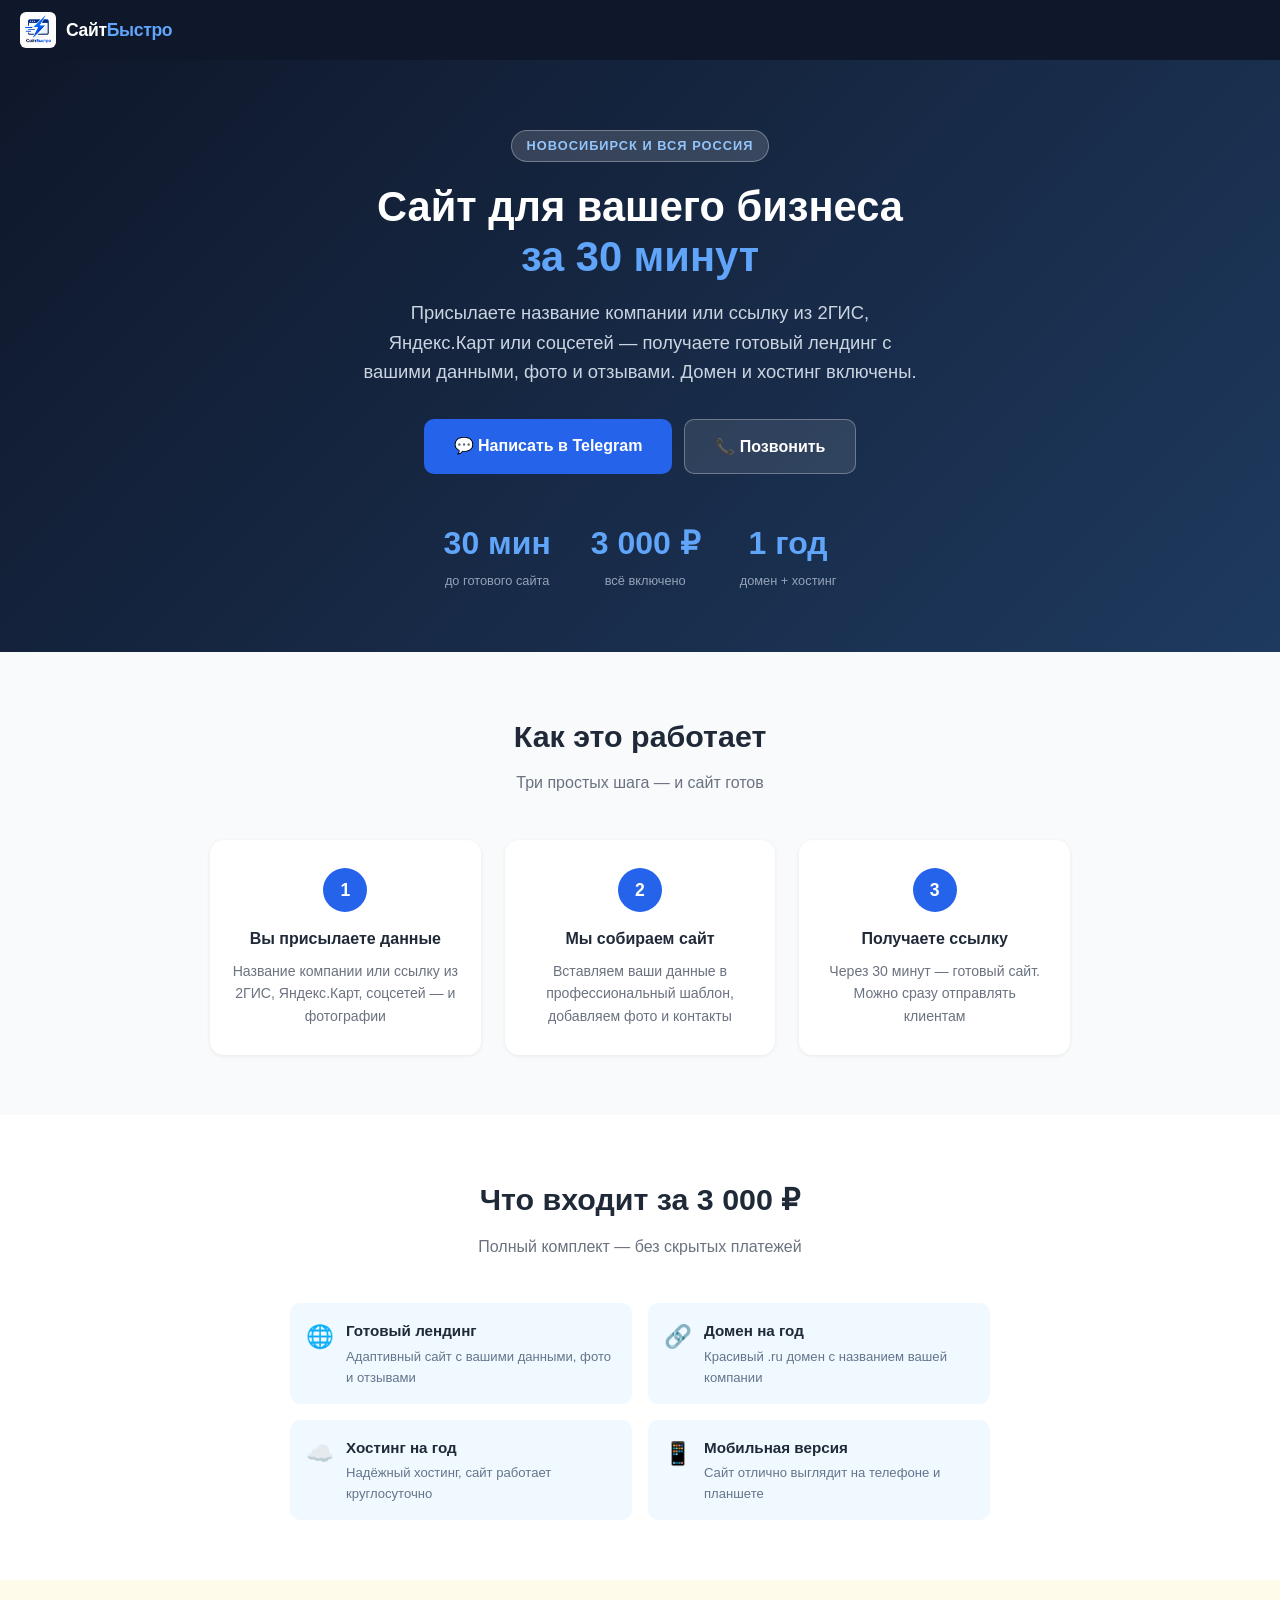
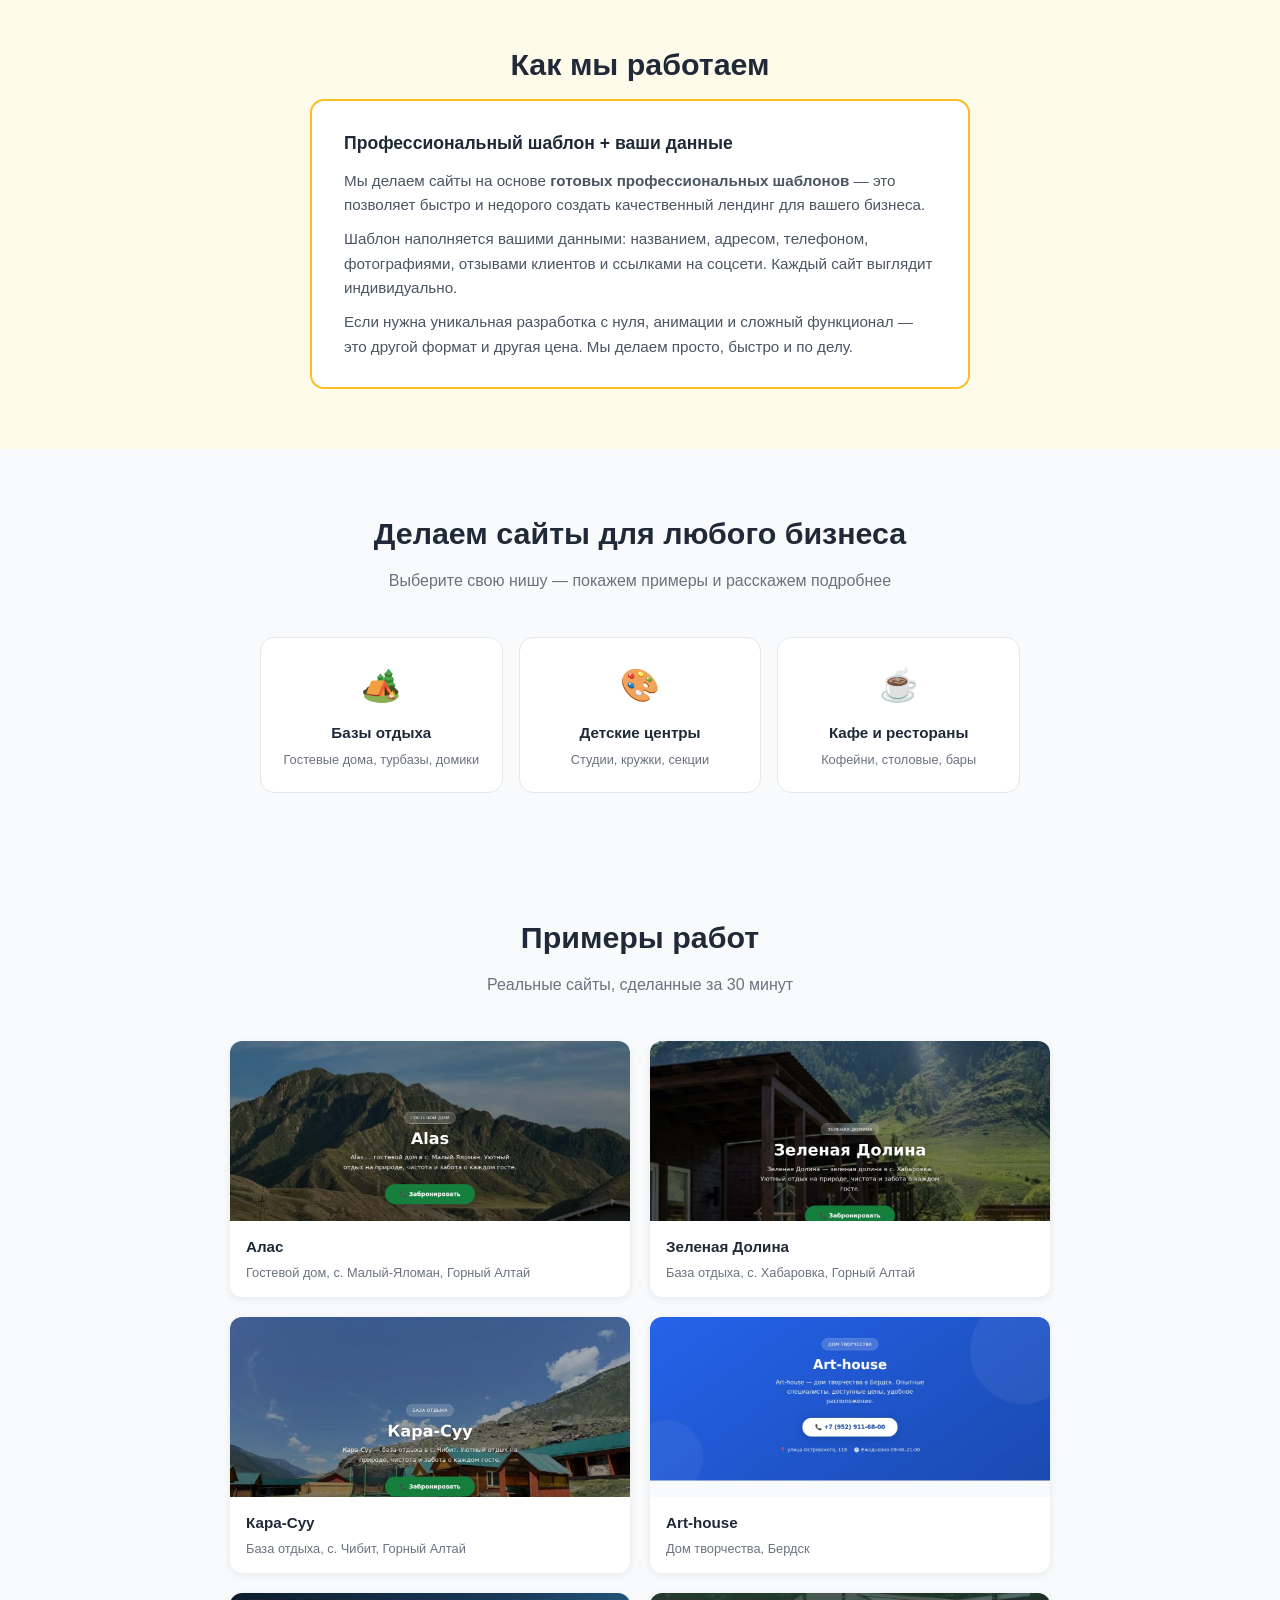
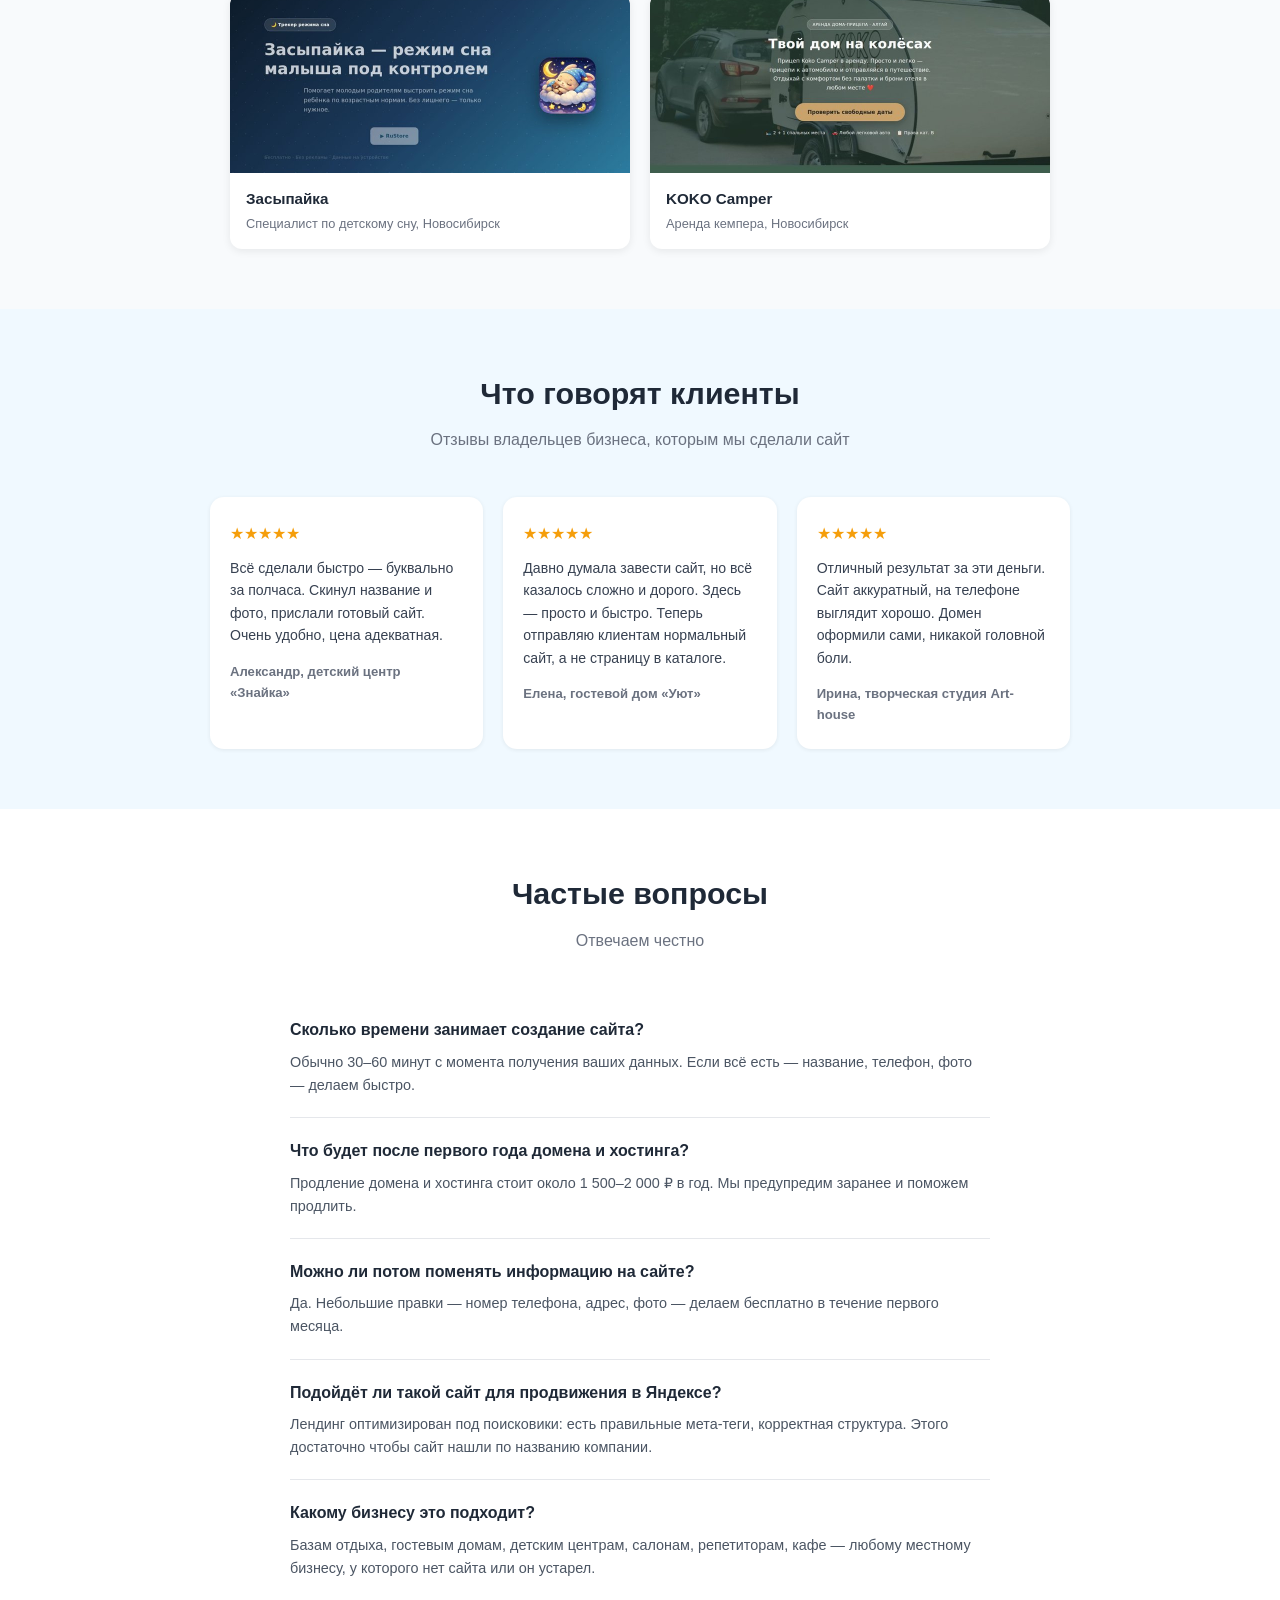
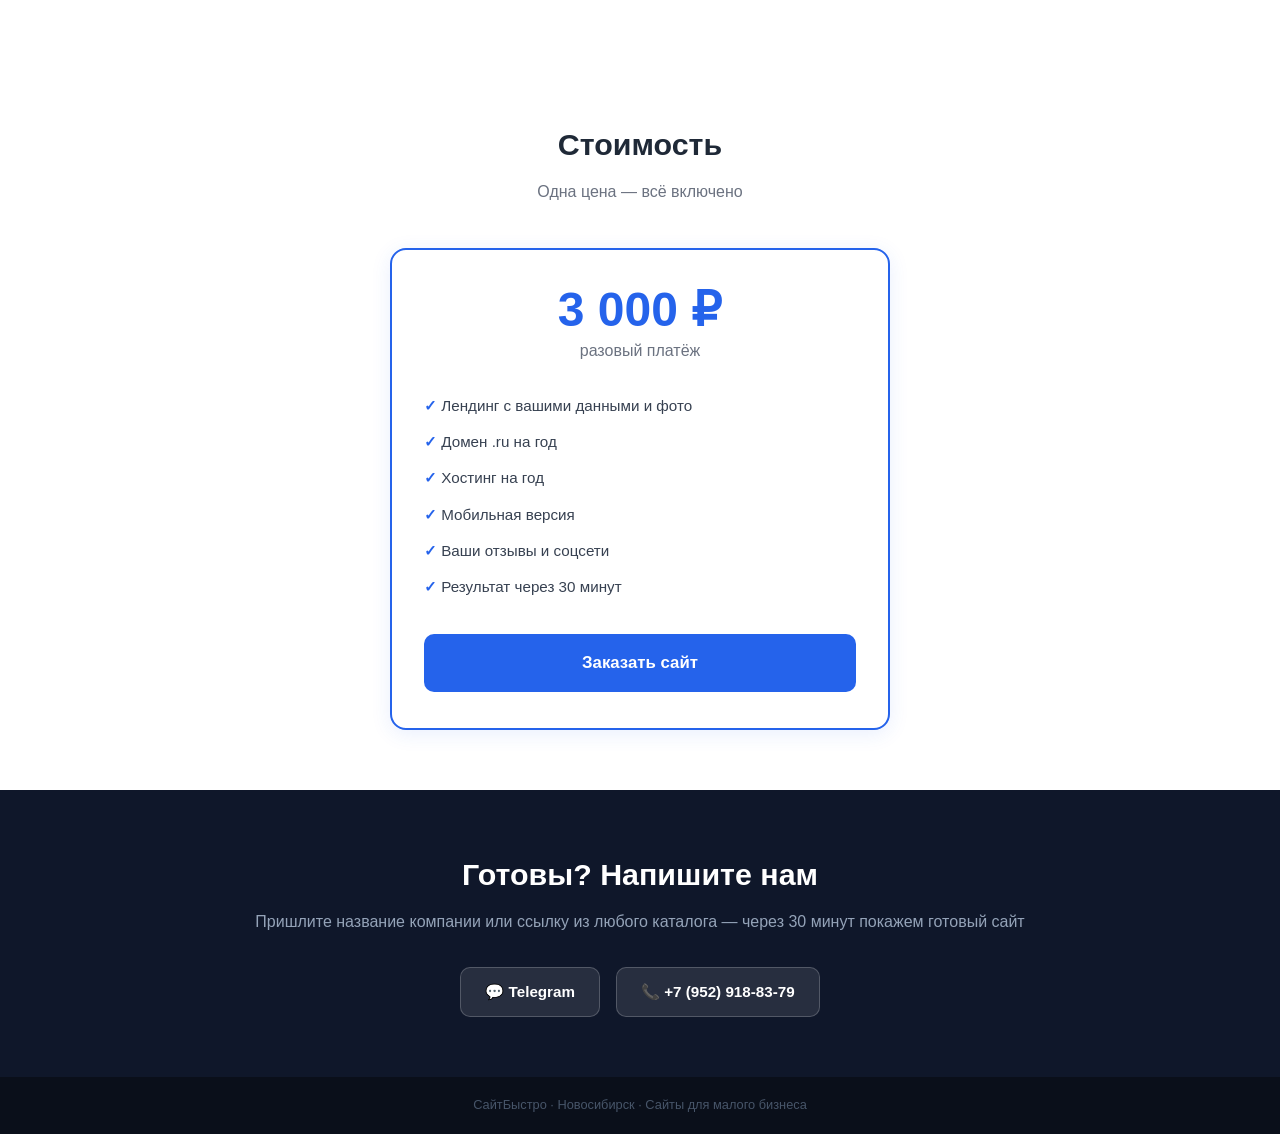
==== index.html @ 8e59e4d8 "add: Засыпайка и KOKO Camper в примеры работ" ====
<!DOCTYPE html>
<html lang="ru">
<head>
    <meta charset="UTF-8">
    <meta name="viewport" content="width=device-width, initial-scale=1.0">
    <title>СайтБыстро — сайт для бизнеса за 30 минут</title>
    <meta name="description" content="Делаем готовый лендинг для малого бизнеса за 30 минут. Профессиональный шаблон с вашими данными, фото и отзывами. Домен + хостинг на год. 3 000 ₽. Работаем по всей России.">
    <meta property="og:title" content="СайтБыстро — сайт для бизнеса за 30 минут">
    <meta property="og:description" content="Готовый лендинг для малого бизнеса за 3 000 ₽. Результат через 30 минут.">
    <meta property="og:type" content="website">
    <meta property="og:url" content="https://sitebystro.ru/">
    <meta property="og:image" content="https://sitebystro.ru/logo.jpg">
    <meta property="og:image:width" content="1080">
    <meta property="og:image:height" content="1080">
    <script type="application/ld+json">
    {
      "@context": "https://schema.org",
      "@type": "LocalBusiness",
      "name": "СайтБыстро",
      "description": "Создание сайтов-визиток для малого бизнеса в Новосибирске за 30 минут. Домен, хостинг и лендинг за 3000 рублей.",
      "url": "https://sitebystro.ru",
      "telephone": "+79529188379",
      "address": {
        "@type": "PostalAddress",
        "addressLocality": "Новосибирск",
        "addressCountry": "RU"
      },
      "priceRange": "3000 ₽",
      "areaServed": "Россия",
      "offers": {
        "@type": "Offer",
        "name": "Сайт-визитка для бизнеса",
        "price": "3000",
        "priceCurrency": "RUB",
        "description": "Готовый лендинг с доменом и хостингом на год"
      }
    }
    </script>
    <style>
        * { box-sizing: border-box; margin: 0; padding: 0; }
        body { font-family: -apple-system, BlinkMacSystemFont, 'Segoe UI', sans-serif; color: #1f2937; line-height: 1.6; }

        /* HERO */
        .hero {
            background: linear-gradient(135deg, #0f172a 0%, #1e3a5f 100%);
            color: white;
            padding: 70px 20px 60px;
            text-align: center;
        }
        .hero-badge {
            display: inline-block;
            background: rgba(255,255,255,0.15);
            border: 1px solid rgba(255,255,255,0.3);
            color: #93c5fd;
            font-size: 0.8rem;
            font-weight: 600;
            letter-spacing: 0.08em;
            text-transform: uppercase;
            padding: 5px 14px;
            border-radius: 20px;
            margin-bottom: 20px;
        }
        .hero h1 {
            font-size: 2.6rem;
            font-weight: 800;
            margin-bottom: 16px;
            line-height: 1.2;
        }
        .hero h1 span { color: #60a5fa; }
        .hero p {
            font-size: 1.15rem;
            color: #cbd5e1;
            max-width: 560px;
            margin: 0 auto 32px;
        }
        .hero-cta { display: flex; gap: 12px; justify-content: center; flex-wrap: wrap; }
        .btn-primary {
            display: inline-block;
            background: #2563eb;
            color: white;
            font-size: 1rem;
            font-weight: 700;
            padding: 14px 30px;
            border-radius: 10px;
            text-decoration: none;
            transition: background 0.2s;
        }
        .btn-primary:hover { background: #1d4ed8; }
        .btn-secondary {
            display: inline-block;
            background: rgba(255,255,255,0.1);
            color: white;
            border: 1px solid rgba(255,255,255,0.3);
            font-size: 1rem;
            font-weight: 600;
            padding: 14px 30px;
            border-radius: 10px;
            text-decoration: none;
            transition: background 0.2s;
        }
        .btn-secondary:hover { background: rgba(255,255,255,0.2); }
        .hero-stats {
            display: flex;
            justify-content: center;
            gap: 40px;
            margin-top: 44px;
            flex-wrap: wrap;
        }
        .stat { text-align: center; }
        .stat-num { font-size: 2rem; font-weight: 800; color: #60a5fa; }
        .stat-label { font-size: 0.8rem; color: #94a3b8; margin-top: 2px; }

        /* SECTIONS */
        .container { max-width: 900px; margin: 0 auto; padding: 0 20px; }
        section { padding: 60px 20px; }
        .section-title {
            font-size: 1.9rem;
            font-weight: 800;
            text-align: center;
            margin-bottom: 10px;
        }
        .section-sub {
            text-align: center;
            color: #6b7280;
            margin-bottom: 44px;
            font-size: 1rem;
        }

        /* HOW IT WORKS */
        .steps { background: #f8fafc; }
        .steps-grid {
            display: grid;
            grid-template-columns: repeat(3, 1fr);
            gap: 24px;
            max-width: 860px;
            margin: 0 auto;
        }
        .step {
            background: white;
            border-radius: 14px;
            padding: 28px 22px;
            text-align: center;
            box-shadow: 0 1px 4px rgba(0,0,0,0.07);
        }
        .step-num {
            width: 44px; height: 44px;
            background: #2563eb;
            color: white;
            border-radius: 50%;
            display: flex; align-items: center; justify-content: center;
            font-weight: 800; font-size: 1.1rem;
            margin: 0 auto 14px;
        }
        .step h3 { font-size: 1rem; font-weight: 700; margin-bottom: 8px; }
        .step p { font-size: 0.88rem; color: #6b7280; }

        /* WHAT'S INCLUDED */
        .included-grid {
            display: grid;
            grid-template-columns: repeat(2, 1fr);
            gap: 16px;
            max-width: 700px;
            margin: 0 auto;
        }
        .included-item {
            display: flex;
            align-items: flex-start;
            gap: 12px;
            background: #f0f9ff;
            border-radius: 10px;
            padding: 16px;
        }
        .included-icon { font-size: 1.4rem; flex-shrink: 0; }
        .included-item h4 { font-size: 0.95rem; font-weight: 700; margin-bottom: 2px; }
        .included-item p { font-size: 0.82rem; color: #64748b; }

        /* HONEST */
        .honest { background: #fffbeb; }
        .honest-box {
            max-width: 660px;
            margin: 0 auto;
            background: white;
            border: 2px solid #fbbf24;
            border-radius: 14px;
            padding: 28px 32px;
        }
        .honest-box h3 { font-size: 1.1rem; font-weight: 700; margin-bottom: 12px; }
        .honest-box p { color: #4b5563; font-size: 0.95rem; margin-bottom: 10px; }
        .honest-box p:last-child { margin-bottom: 0; }

        /* EXAMPLES */
        .examples { background: #f8fafc; }
        .examples-grid {
            display: grid;
            grid-template-columns: repeat(2, 1fr);
            gap: 20px;
            max-width: 820px;
            margin: 0 auto;
        }
        .example-card {
            background: white;
            border-radius: 12px;
            overflow: hidden;
            box-shadow: 0 2px 8px rgba(0,0,0,0.08);
            text-decoration: none;
            color: inherit;
            transition: transform 0.2s, box-shadow 0.2s;
            display: block;
        }
        .example-card:hover { transform: translateY(-3px); box-shadow: 0 6px 20px rgba(0,0,0,0.12); }
        .example-card img { width: 100%; height: 180px; object-fit: cover; object-position: top; display: block; }
        .example-info { padding: 14px 16px; }
        .example-info h4 { font-size: 0.95rem; font-weight: 700; }
        .example-info p { font-size: 0.8rem; color: #6b7280; margin-top: 3px; }

        /* PRICE */
        .price-box {
            max-width: 500px;
            margin: 0 auto;
            background: white;
            border: 2px solid #2563eb;
            border-radius: 16px;
            padding: 36px 32px;
            text-align: center;
            box-shadow: 0 4px 20px rgba(37,99,235,0.1);
        }
        .price-amount { font-size: 3rem; font-weight: 900; color: #2563eb; line-height: 1; }
        .price-period { font-size: 1rem; color: #6b7280; margin-top: 4px; margin-bottom: 24px; }
        .price-list { list-style: none; text-align: left; margin-bottom: 28px; }
        .price-list li { padding: 6px 0; font-size: 0.95rem; color: #374151; }
        .price-list li::before { content: "✓ "; color: #2563eb; font-weight: 700; }
        .price-box .btn-primary { width: 100%; text-align: center; font-size: 1.05rem; padding: 16px; }

        /* CONTACT */
        .contact { background: #0f172a; color: white; text-align: center; padding: 60px 20px; }
        .contact h2 { font-size: 1.9rem; font-weight: 800; margin-bottom: 10px; }
        .contact p { color: #94a3b8; margin-bottom: 32px; }
        .contact-links { display: flex; justify-content: center; gap: 16px; flex-wrap: wrap; }
        .contact-link {
            display: inline-flex; align-items: center; gap: 8px;
            background: rgba(255,255,255,0.1);
            border: 1px solid rgba(255,255,255,0.2);
            color: white;
            text-decoration: none;
            padding: 12px 24px;
            border-radius: 10px;
            font-weight: 600;
            font-size: 0.95rem;
            transition: background 0.2s;
        }
        .contact-link:hover { background: rgba(255,255,255,0.2); }

        /* NICHES */
        .niches { background: #f8fafc; }
        .niches-grid {
            display: grid;
            grid-template-columns: repeat(3, 1fr);
            gap: 16px;
            max-width: 760px;
            margin: 0 auto;
        }
        .niche-link {
            display: block;
            background: white;
            border: 1px solid #e5e7eb;
            border-radius: 14px;
            padding: 22px 20px;
            text-align: center;
            text-decoration: none;
            color: inherit;
            transition: border-color 0.2s, box-shadow 0.2s;
        }
        .niche-link:hover { border-color: #2563eb; box-shadow: 0 4px 16px rgba(37,99,235,0.1); }
        .niche-icon { font-size: 2rem; margin-bottom: 10px; }
        .niche-link h3 { font-size: 0.95rem; font-weight: 700; margin-bottom: 4px; }
        .niche-link p { font-size: 0.8rem; color: #6b7280; }

        /* REVIEWS */
        .reviews { background: #f0f9ff; }
        .reviews-grid {
            display: grid;
            grid-template-columns: repeat(3, 1fr);
            gap: 20px;
            max-width: 860px;
            margin: 0 auto;
        }
        .review-card {
            background: white;
            border-radius: 14px;
            padding: 24px 20px;
            box-shadow: 0 1px 4px rgba(0,0,0,0.07);
        }
        .review-stars { color: #f59e0b; font-size: 1rem; margin-bottom: 10px; }
        .review-text { font-size: 0.88rem; color: #374151; line-height: 1.6; margin-bottom: 14px; }
        .review-author { font-size: 0.82rem; font-weight: 700; color: #6b7280; }

        /* FAQ */
        .faq-list {
            max-width: 700px;
            margin: 0 auto;
        }
        .faq-item {
            border-bottom: 1px solid #e5e7eb;
            padding: 20px 0;
        }
        .faq-item:last-child { border-bottom: none; }
        .faq-q { font-size: 1rem; font-weight: 700; margin-bottom: 8px; }
        .faq-a { font-size: 0.9rem; color: #4b5563; line-height: 1.6; }

        /* NAVBAR */
        .navbar {
            background: #0f172a;
            padding: 12px 20px;
            display: flex;
            align-items: center;
        }
        .navbar-logo {
            display: flex;
            align-items: center;
            gap: 10px;
            text-decoration: none;
        }
        .navbar-logo img {
            width: 36px;
            height: 36px;
            border-radius: 6px;
            object-fit: cover;
        }
        .navbar-logo span {
            color: white;
            font-size: 1.1rem;
            font-weight: 800;
            letter-spacing: -0.02em;
        }
        .navbar-logo span em {
            color: #60a5fa;
            font-style: normal;
        }

        /* FOOTER */
        footer {
            background: #0a0f1a;
            color: #475569;
            text-align: center;
            padding: 18px 20px;
            font-size: 0.8rem;
        }

        @media (max-width: 600px) {
            .hero h1 { font-size: 1.9rem; }
            .steps-grid { grid-template-columns: 1fr; }
            .included-grid { grid-template-columns: 1fr; }
            .examples-grid { grid-template-columns: 1fr; }
            .reviews-grid { grid-template-columns: 1fr; }
            .niches-grid { grid-template-columns: 1fr; }
            .hero-stats { gap: 24px; }
        }
    </style>
</head>
<body>

<nav class="navbar">
    <a href="/" class="navbar-logo">
        <img src="logo.jpg" alt="СайтБыстро">
        <span>Сайт<em>Быстро</em></span>
    </a>
</nav>

<section class="hero">
    <div class="hero-badge">Новосибирск и вся Россия</div>
    <h1>Сайт для вашего бизнеса<br><span>за 30 минут</span></h1>
    <p>Присылаете название компании или ссылку из 2ГИС, Яндекс.Карт или соцсетей — получаете готовый лендинг с вашими данными, фото и отзывами. Домен и хостинг включены.</p>
    <div class="hero-cta">
        <a href="https://t.me/eldtoll" class="btn-primary">💬 Написать в Telegram</a>
        <a href="tel:+79529188379" class="btn-secondary">📞 Позвонить</a>
    </div>
    <div class="hero-stats">
        <div class="stat">
            <div class="stat-num">30 мин</div>
            <div class="stat-label">до готового сайта</div>
        </div>
        <div class="stat">
            <div class="stat-num">3 000 ₽</div>
            <div class="stat-label">всё включено</div>
        </div>
        <div class="stat">
            <div class="stat-num">1 год</div>
            <div class="stat-label">домен + хостинг</div>
        </div>
    </div>
</section>

<section class="steps">
    <div class="container">
        <h2 class="section-title">Как это работает</h2>
        <p class="section-sub">Три простых шага — и сайт готов</p>
        <div class="steps-grid">
            <div class="step">
                <div class="step-num">1</div>
                <h3>Вы присылаете данные</h3>
                <p>Название компании или ссылку из 2ГИС, Яндекс.Карт, соцсетей — и фотографии</p>
            </div>
            <div class="step">
                <div class="step-num">2</div>
                <h3>Мы собираем сайт</h3>
                <p>Вставляем ваши данные в профессиональный шаблон, добавляем фото и контакты</p>
            </div>
            <div class="step">
                <div class="step-num">3</div>
                <h3>Получаете ссылку</h3>
                <p>Через 30 минут — готовый сайт. Можно сразу отправлять клиентам</p>
            </div>
        </div>
    </div>
</section>

<section>
    <div class="container">
        <h2 class="section-title">Что входит за 3 000 ₽</h2>
        <p class="section-sub">Полный комплект — без скрытых платежей</p>
        <div class="included-grid">
            <div class="included-item">
                <span class="included-icon">🌐</span>
                <div>
                    <h4>Готовый лендинг</h4>
                    <p>Адаптивный сайт с вашими данными, фото и отзывами</p>
                </div>
            </div>
            <div class="included-item">
                <span class="included-icon">🔗</span>
                <div>
                    <h4>Домен на год</h4>
                    <p>Красивый .ru домен с названием вашей компании</p>
                </div>
            </div>
            <div class="included-item">
                <span class="included-icon">☁️</span>
                <div>
                    <h4>Хостинг на год</h4>
                    <p>Надёжный хостинг, сайт работает круглосуточно</p>
                </div>
            </div>
            <div class="included-item">
                <span class="included-icon">📱</span>
                <div>
                    <h4>Мобильная версия</h4>
                    <p>Сайт отлично выглядит на телефоне и планшете</p>
                </div>
            </div>
        </div>
    </div>
</section>

<section class="honest">
    <div class="container">
        <h2 class="section-title">Как мы работаем</h2>
        <div class="honest-box">
            <h3>Профессиональный шаблон + ваши данные</h3>
            <p>Мы делаем сайты на основе <strong>готовых профессиональных шаблонов</strong> — это позволяет быстро и недорого создать качественный лендинг для вашего бизнеса.</p>
            <p>Шаблон наполняется вашими данными: названием, адресом, телефоном, фотографиями, отзывами клиентов и ссылками на соцсети. Каждый сайт выглядит индивидуально.</p>
            <p>Если нужна уникальная разработка с нуля, анимации и сложный функционал — это другой формат и другая цена. Мы делаем просто, быстро и по делу.</p>
        </div>
    </div>
</section>

<section class="niches">
    <div class="container">
        <h2 class="section-title">Делаем сайты для любого бизнеса</h2>
        <p class="section-sub">Выберите свою нишу — покажем примеры и расскажем подробнее</p>
        <div class="niches-grid">
            <a href="/bazy-otdykha" class="niche-link">
                <div class="niche-icon">🏕️</div>
                <h3>Базы отдыха</h3>
                <p>Гостевые дома, турбазы, домики</p>
            </a>
            <a href="/detskie-tsentry" class="niche-link">
                <div class="niche-icon">🎨</div>
                <h3>Детские центры</h3>
                <p>Студии, кружки, секции</p>
            </a>
            <a href="/kafe" class="niche-link">
                <div class="niche-icon">☕</div>
                <h3>Кафе и рестораны</h3>
                <p>Кофейни, столовые, бары</p>
            </a>
        </div>
    </div>
</section>

<section class="examples">
    <div class="container">
        <h2 class="section-title">Примеры работ</h2>
        <p class="section-sub">Реальные сайты, сделанные за 30 минут</p>
        <div class="examples-grid">
            <a href="https://alas-altay.ru" target="_blank" class="example-card">
                <img src="examples/alas.jpg" alt="Алас — гостевой дом">
                <div class="example-info">
                    <h4>Алас</h4>
                    <p>Гостевой дом, с. Малый-Яломан, Горный Алтай</p>
                </div>
            </a>
            <a href="https://zelenaya-dolina-altay.ru" target="_blank" class="example-card">
                <img src="examples/zelenaya-dolina.jpg" alt="Зеленая Долина — база отдыха">
                <div class="example-info">
                    <h4>Зеленая Долина</h4>
                    <p>База отдыха, с. Хабаровка, Горный Алтай</p>
                </div>
            </a>
            <a href="https://kara-suu.ru" target="_blank" class="example-card">
                <img src="examples/kara-suu.jpg" alt="Кара-Суу — база отдыха">
                <div class="example-info">
                    <h4>Кара-Суу</h4>
                    <p>База отдыха, с. Чибит, Горный Алтай</p>
                </div>
            </a>

            <a href="https://aldtoll.github.io/art-house-berdsk" target="_blank" class="example-card">
                <img src="examples/art-house.jpg" alt="Art-house — дом творчества">
                <div class="example-info">
                    <h4>Art-house</h4>
                    <p>Дом творчества, Бердск</p>
                </div>
            </a>
            <a href="https://sonrebenka.ru" target="_blank" class="example-card">
                <img src="examples/zasypajka.jpg" alt="Засыпайка — сайт для сна детей">
                <div class="example-info">
                    <h4>Засыпайка</h4>
                    <p>Специалист по детскому сну, Новосибирск</p>
                </div>
            </a>
            <a href="https://koko-camper.ru" target="_blank" class="example-card">
                <img src="examples/koko-camper.jpg" alt="KOKO Camper — аренда кемпера">
                <div class="example-info">
                    <h4>KOKO Camper</h4>
                    <p>Аренда кемпера, Новосибирск</p>
                </div>
            </a>
        </div>
    </div>
</section>

<section class="reviews">
    <div class="container">
        <h2 class="section-title">Что говорят клиенты</h2>
        <p class="section-sub">Отзывы владельцев бизнеса, которым мы сделали сайт</p>
        <div class="reviews-grid">
            <div class="review-card">
                <div class="review-stars">★★★★★</div>
                <p class="review-text">Всё сделали быстро — буквально за полчаса. Скинул название и фото, прислали готовый сайт. Очень удобно, цена адекватная.</p>
                <div class="review-author">Александр, детский центр «Знайка»</div>
            </div>
            <div class="review-card">
                <div class="review-stars">★★★★★</div>
                <p class="review-text">Давно думала завести сайт, но всё казалось сложно и дорого. Здесь — просто и быстро. Теперь отправляю клиентам нормальный сайт, а не страницу в каталоге.</p>
                <div class="review-author">Елена, гостевой дом «Уют»</div>
            </div>
            <div class="review-card">
                <div class="review-stars">★★★★★</div>
                <p class="review-text">Отличный результат за эти деньги. Сайт аккуратный, на телефоне выглядит хорошо. Домен оформили сами, никакой головной боли.</p>
                <div class="review-author">Ирина, творческая студия Art-house</div>
            </div>
        </div>
    </div>
</section>

<section>
    <div class="container">
        <h2 class="section-title">Частые вопросы</h2>
        <p class="section-sub">Отвечаем честно</p>
        <div class="faq-list">
            <div class="faq-item">
                <div class="faq-q">Сколько времени занимает создание сайта?</div>
                <div class="faq-a">Обычно 30–60 минут с момента получения ваших данных. Если всё есть — название, телефон, фото — делаем быстро.</div>
            </div>
            <div class="faq-item">
                <div class="faq-q">Что будет после первого года домена и хостинга?</div>
                <div class="faq-a">Продление домена и хостинга стоит около 1 500–2 000 ₽ в год. Мы предупредим заранее и поможем продлить.</div>
            </div>
            <div class="faq-item">
                <div class="faq-q">Можно ли потом поменять информацию на сайте?</div>
                <div class="faq-a">Да. Небольшие правки — номер телефона, адрес, фото — делаем бесплатно в течение первого месяца.</div>
            </div>
            <div class="faq-item">
                <div class="faq-q">Подойдёт ли такой сайт для продвижения в Яндексе?</div>
                <div class="faq-a">Лендинг оптимизирован под поисковики: есть правильные мета-теги, корректная структура. Этого достаточно чтобы сайт нашли по названию компании.</div>
            </div>
            <div class="faq-item">
                <div class="faq-q">Какому бизнесу это подходит?</div>
                <div class="faq-a">Базам отдыха, гостевым домам, детским центрам, салонам, репетиторам, кафе — любому местному бизнесу, у которого нет сайта или он устарел.</div>
            </div>
        </div>
    </div>
</section>

<section>
    <div class="container">
        <h2 class="section-title">Стоимость</h2>
        <p class="section-sub">Одна цена — всё включено</p>
        <div class="price-box">
            <div class="price-amount">3 000 ₽</div>
            <div class="price-period">разовый платёж</div>
            <ul class="price-list">
                <li>Лендинг с вашими данными и фото</li>
                <li>Домен .ru на год</li>
                <li>Хостинг на год</li>
                <li>Мобильная версия</li>
                <li>Ваши отзывы и соцсети</li>
                <li>Результат через 30 минут</li>
            </ul>
            <a href="https://t.me/eldtoll" class="btn-primary">Заказать сайт</a>
        </div>
    </div>
</section>

<section class="contact">
    <div class="container">
        <h2>Готовы? Напишите нам</h2>
        <p>Пришлите название компании или ссылку из любого каталога — через 30 минут покажем готовый сайт</p>
        <div class="contact-links">
            <a href="https://t.me/eldtoll" class="contact-link">💬 Telegram</a>
            <a href="tel:+79529188379" class="contact-link">📞 +7 (952) 918-83-79</a>
        </div>
    </div>
</section>

<footer>
    СайтБыстро · Новосибирск · Сайты для малого бизнеса
</footer>

</body>
</html>
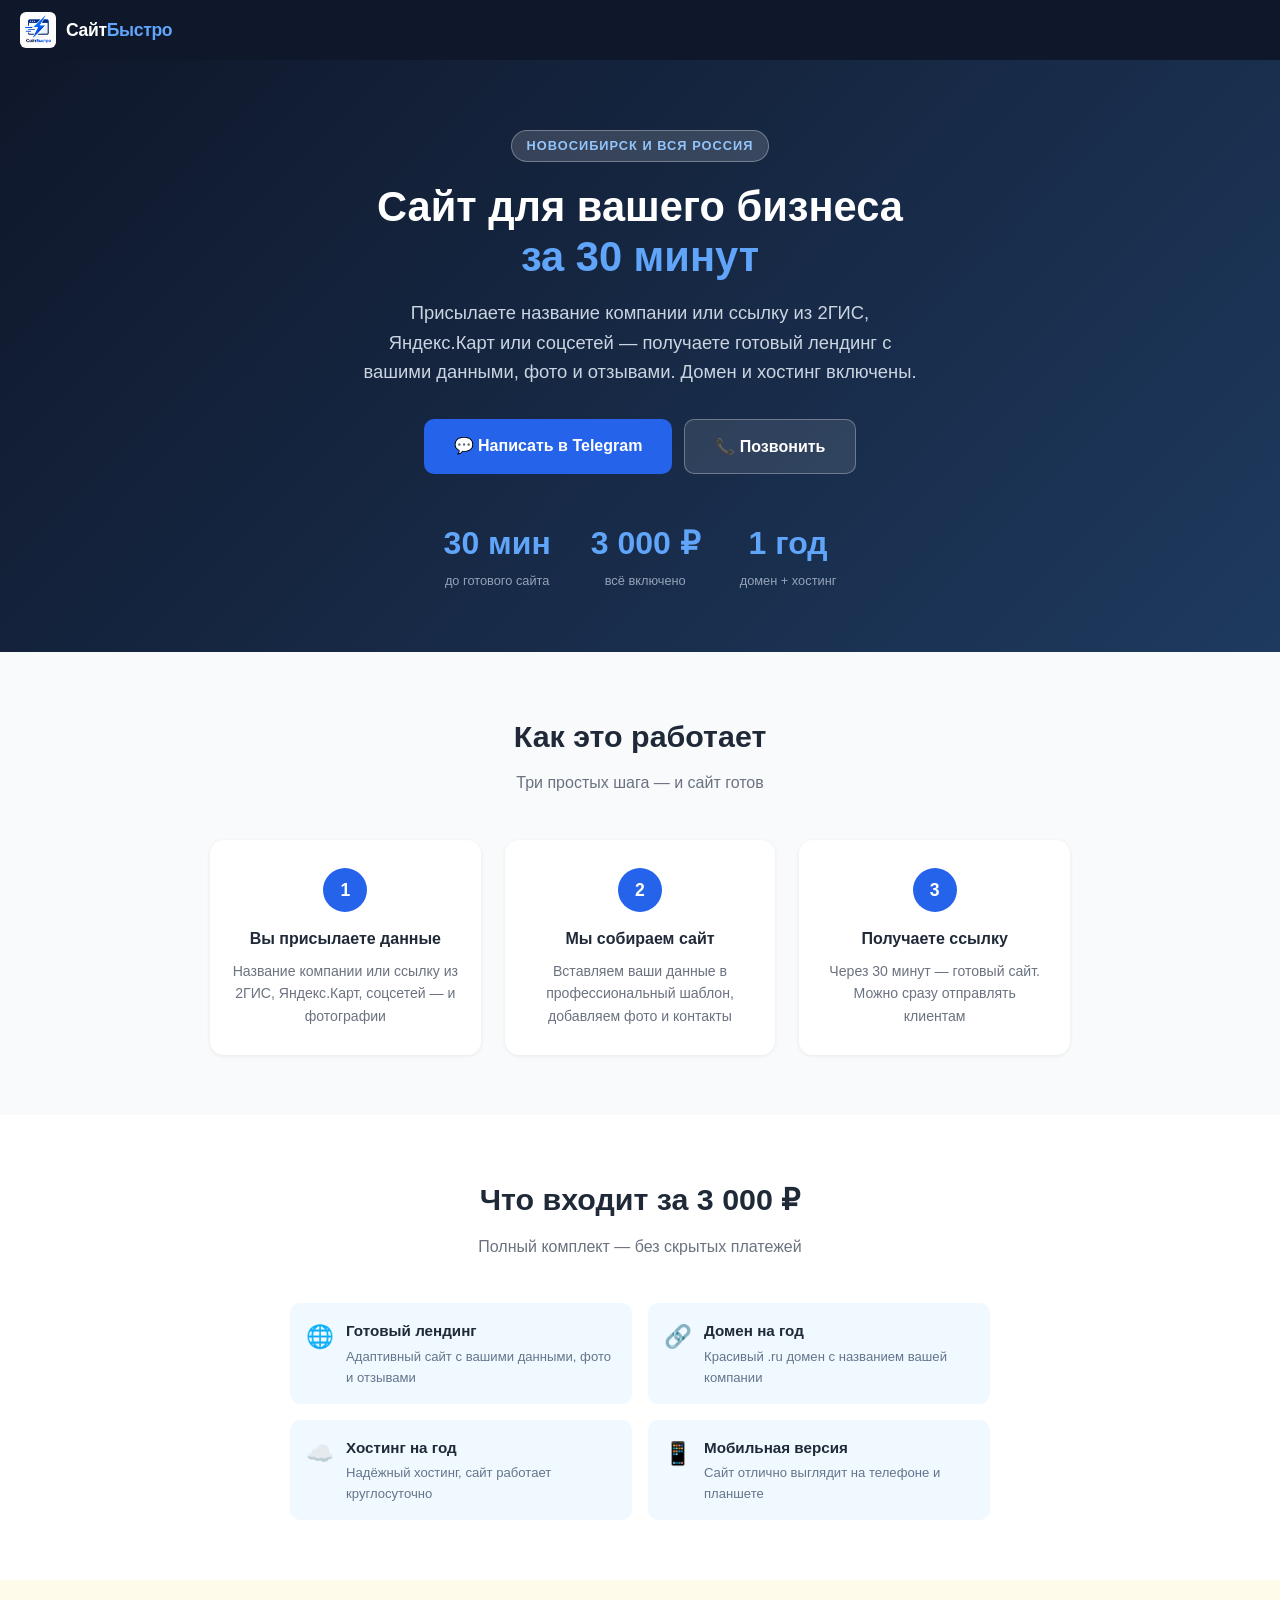
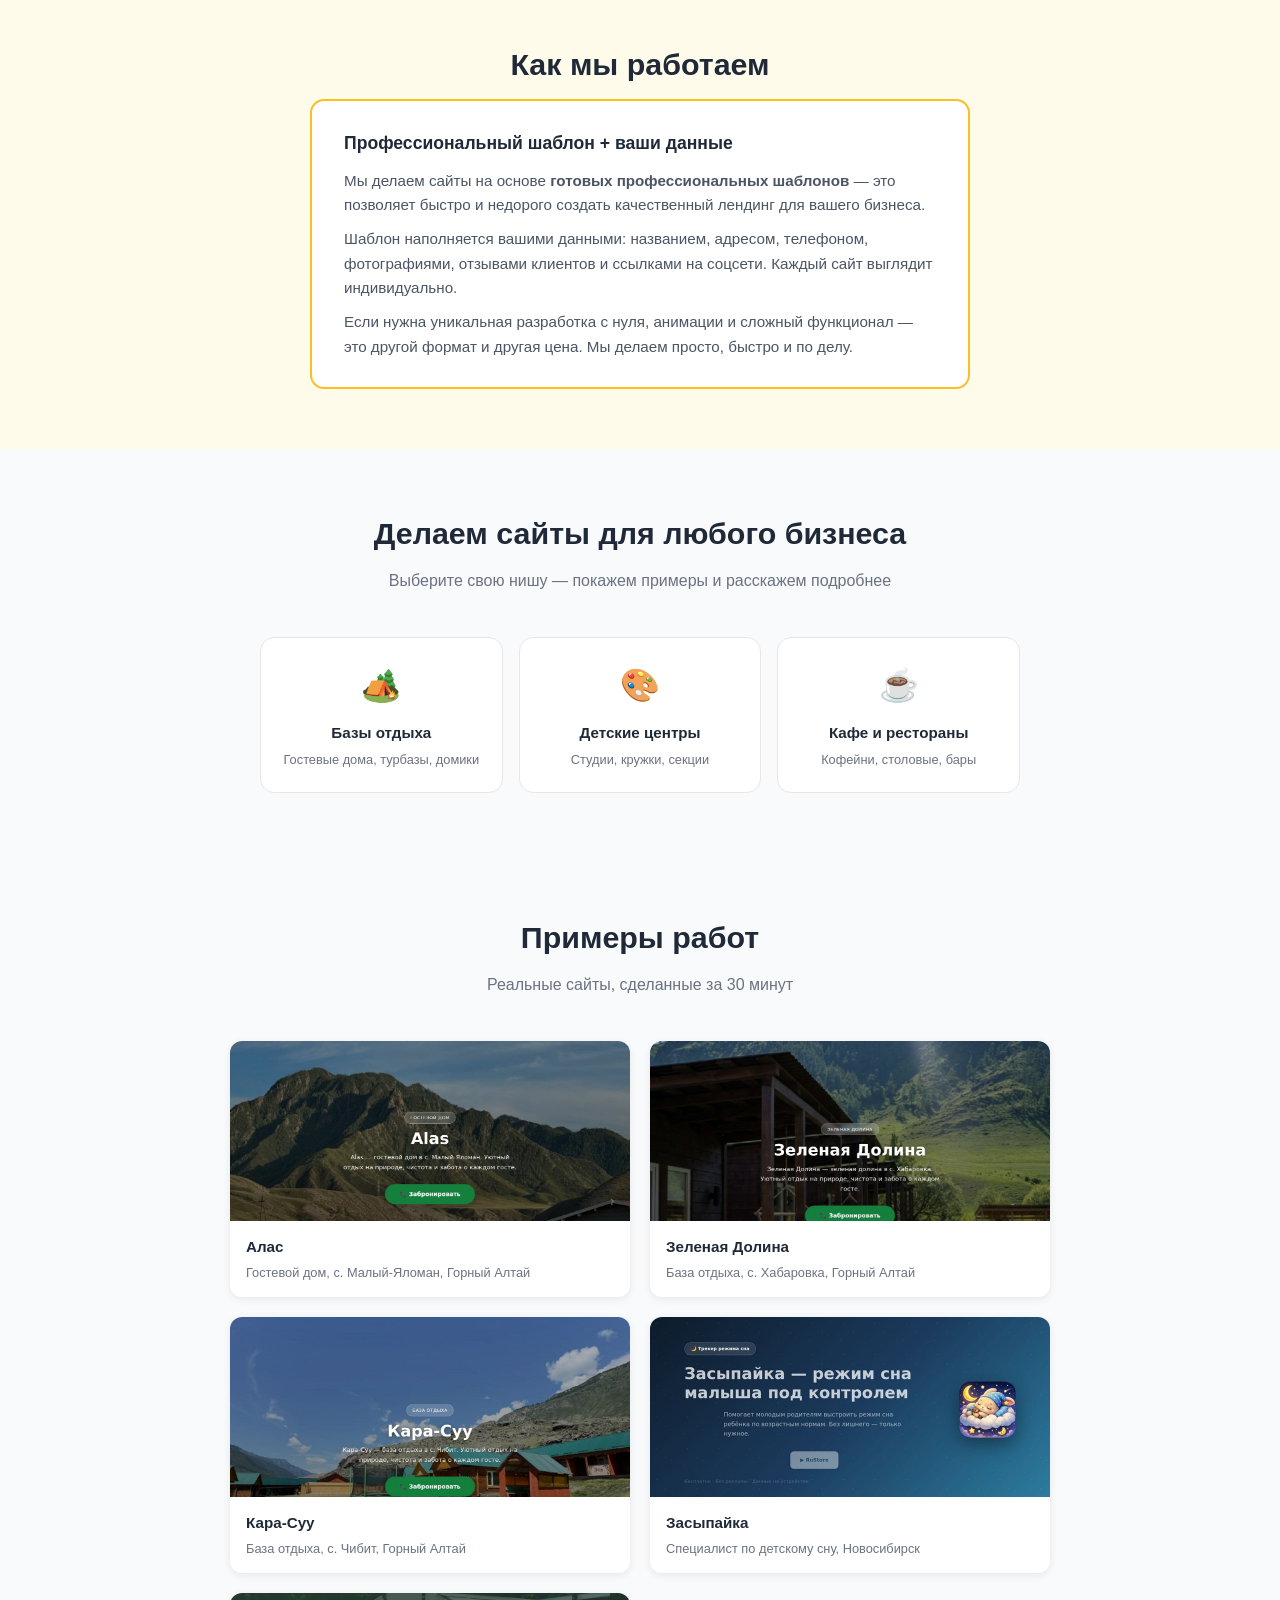
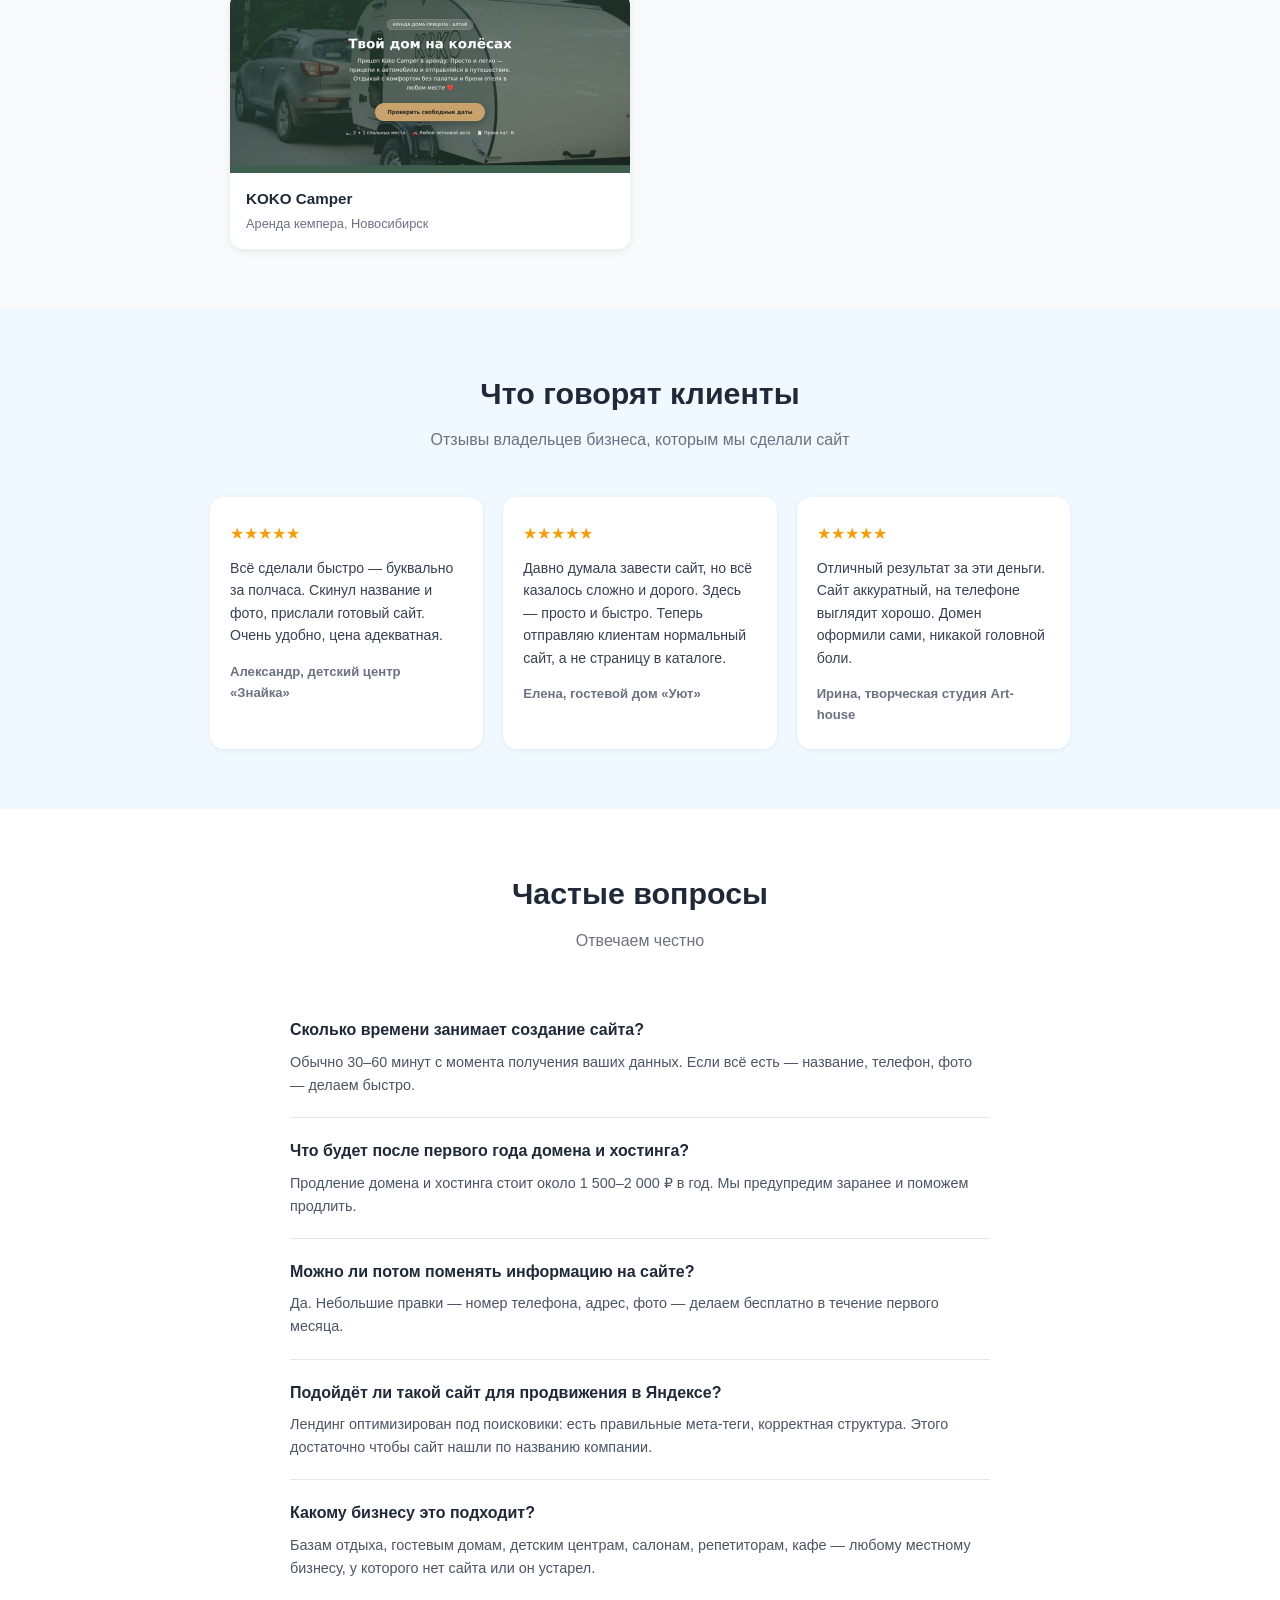
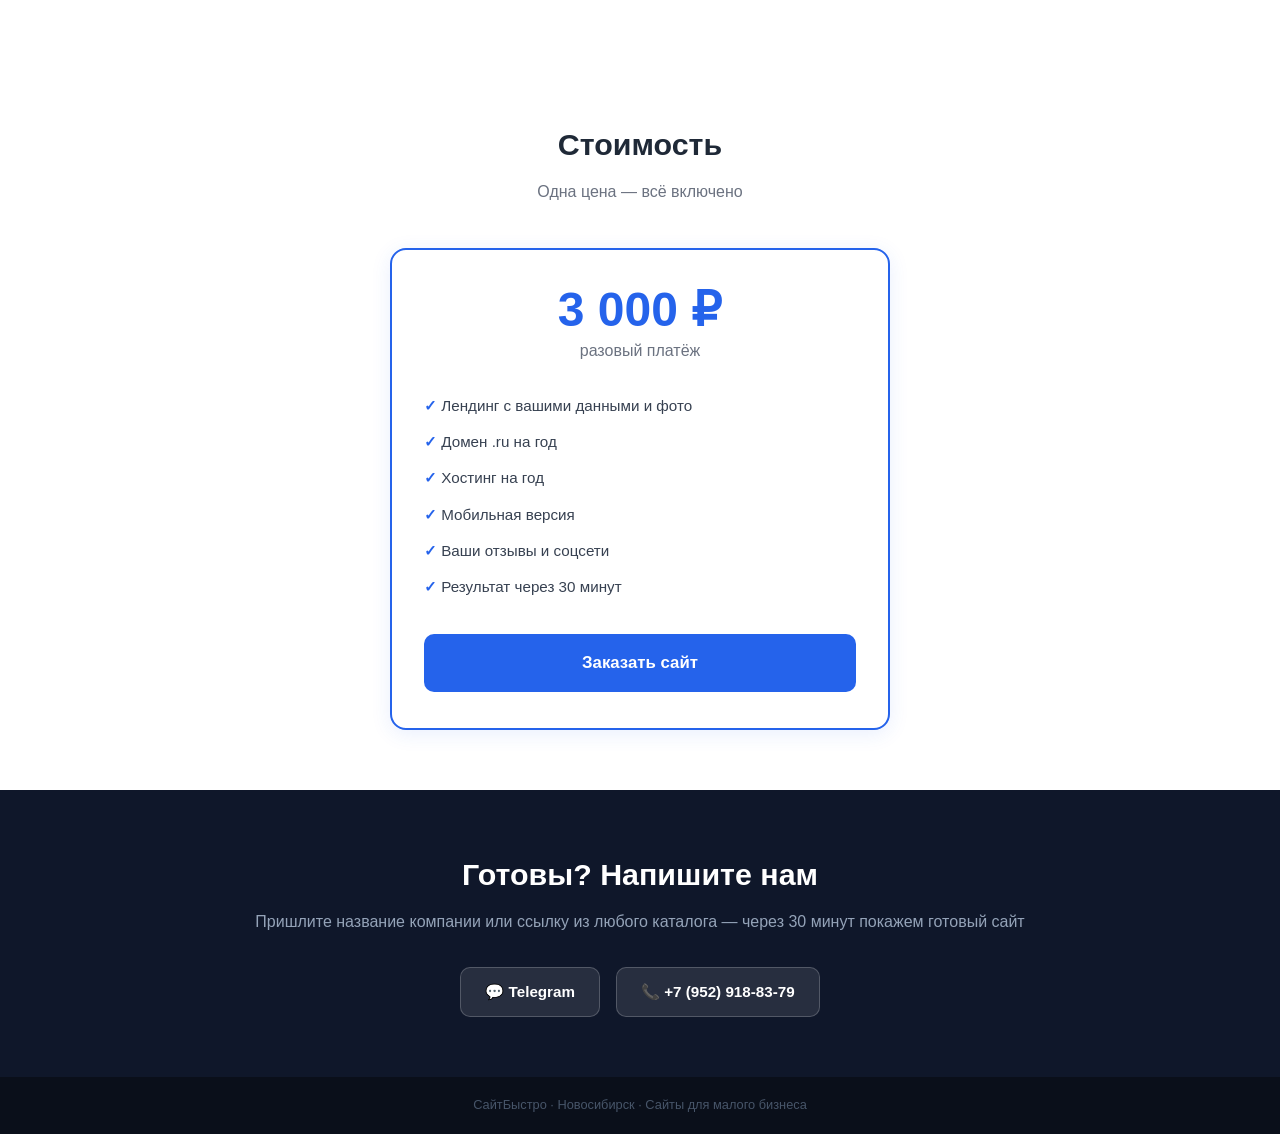
==== commit 76adfd7a: "remove: Art-house из примеров" ====
--- a/index.html
+++ b/index.html
@@ -514,14 +514,7 @@
                 </div>
             </a>
 
-            <a href="https://aldtoll.github.io/art-house-berdsk" target="_blank" class="example-card">
-                <img src="examples/art-house.jpg" alt="Art-house — дом творчества">
-                <div class="example-info">
-                    <h4>Art-house</h4>
-                    <p>Дом творчества, Бердск</p>
-                </div>
-            </a>
-            <a href="https://sonrebenka.ru" target="_blank" class="example-card">
+<a href="https://sonrebenka.ru" target="_blank" class="example-card">
                 <img src="examples/zasypajka.jpg" alt="Засыпайка — сайт для сна детей">
                 <div class="example-info">
                     <h4>Засыпайка</h4>
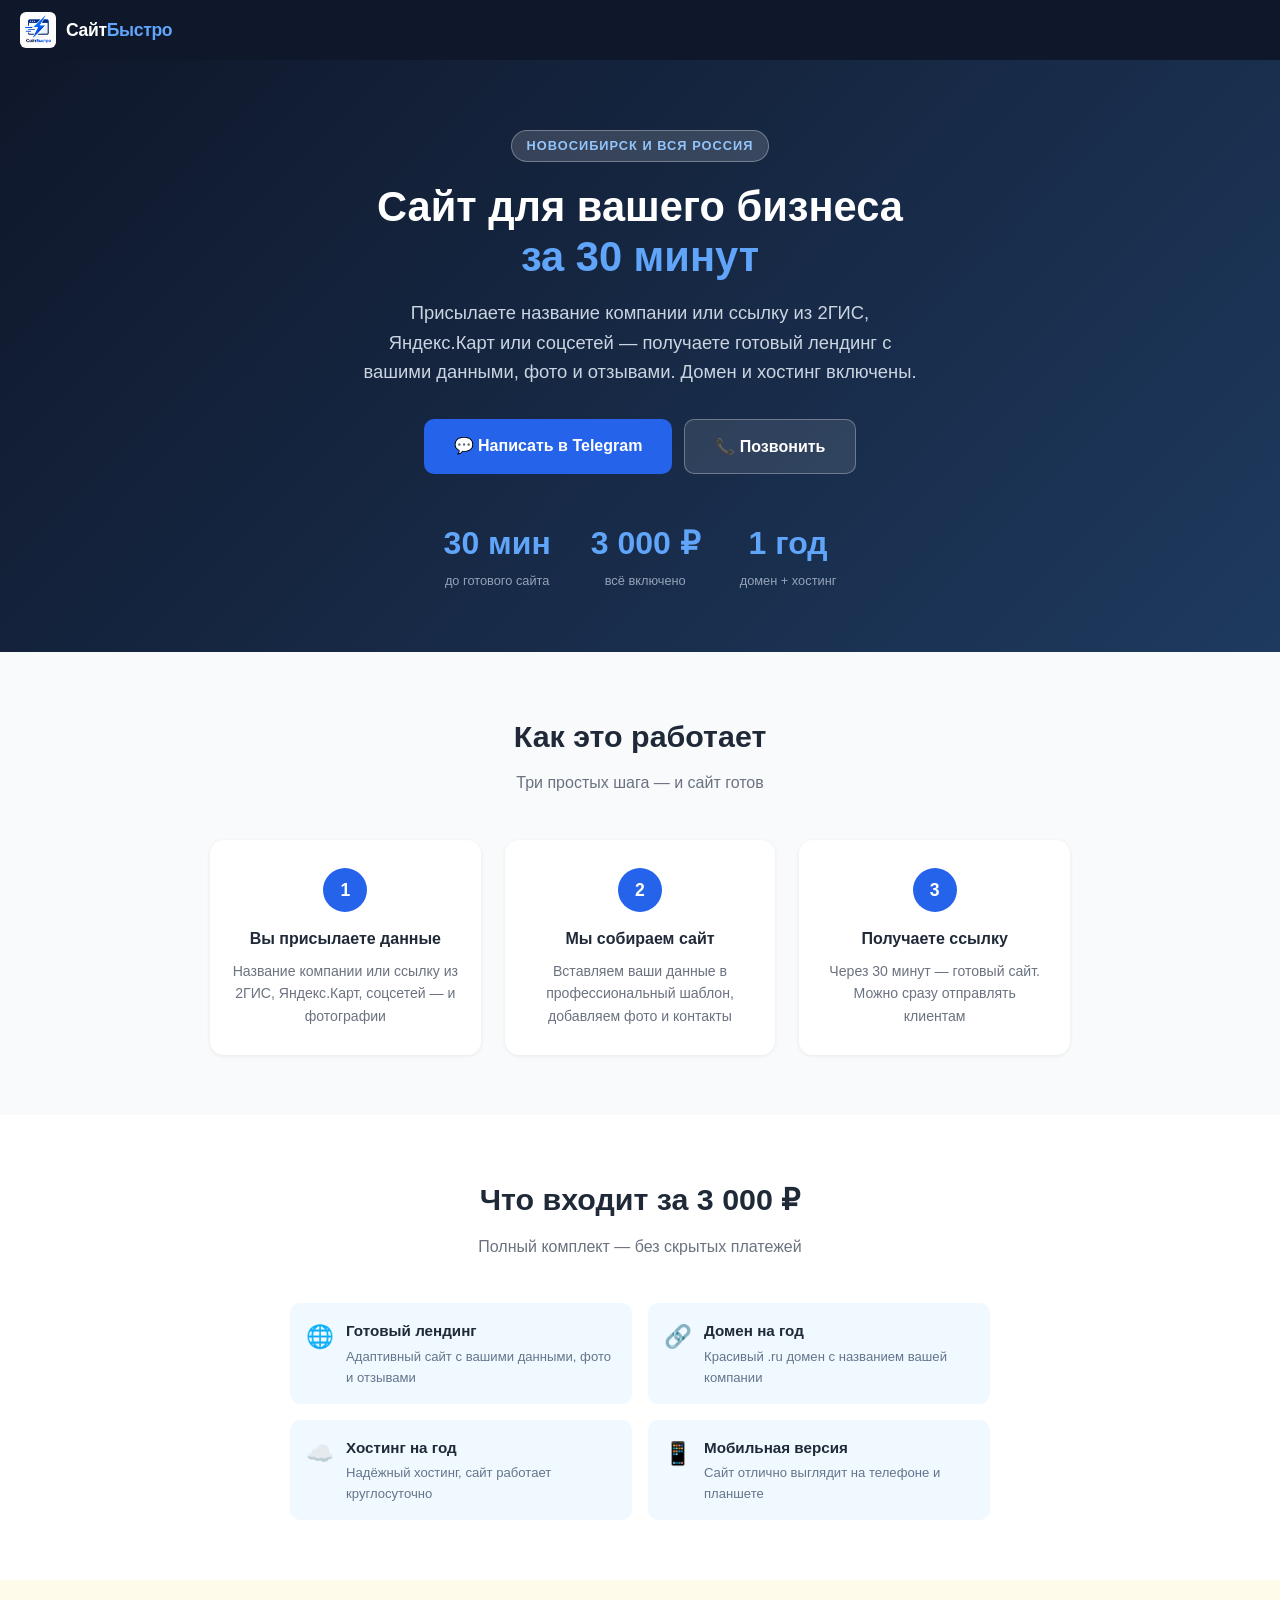
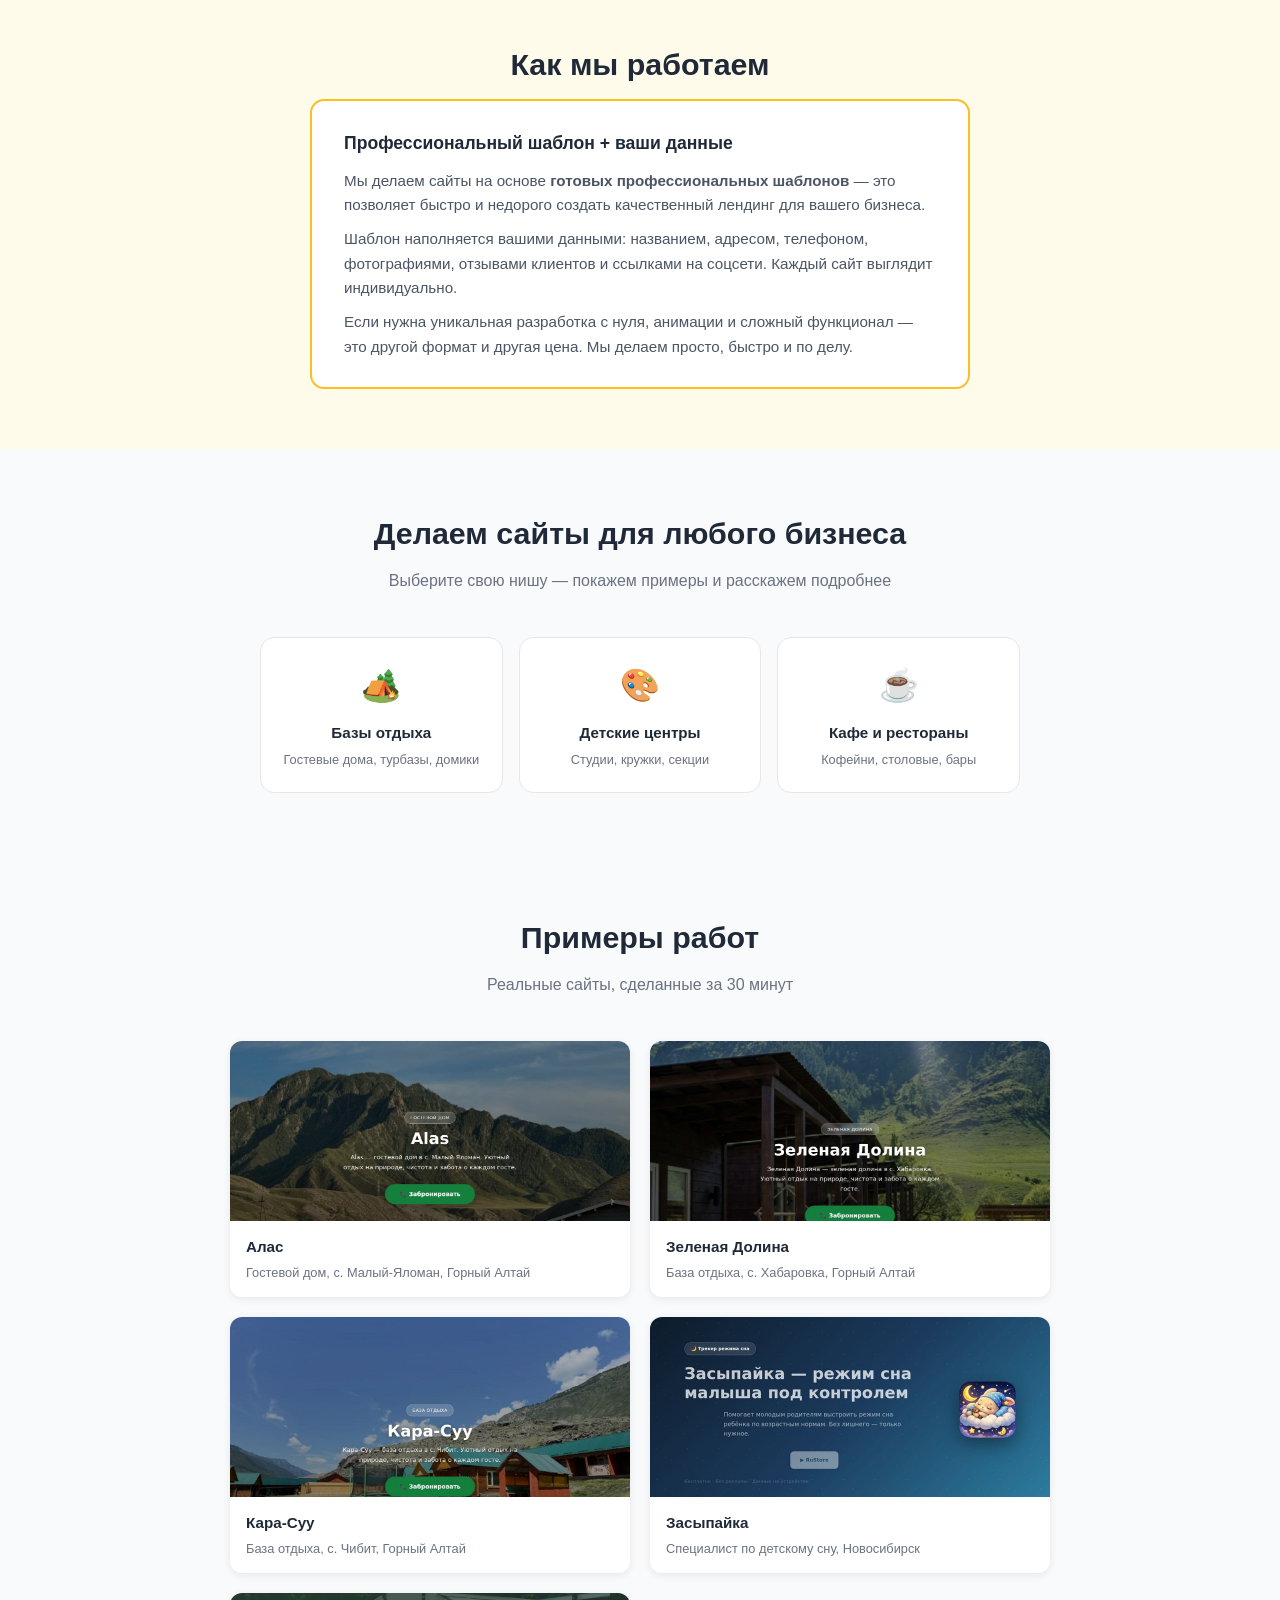
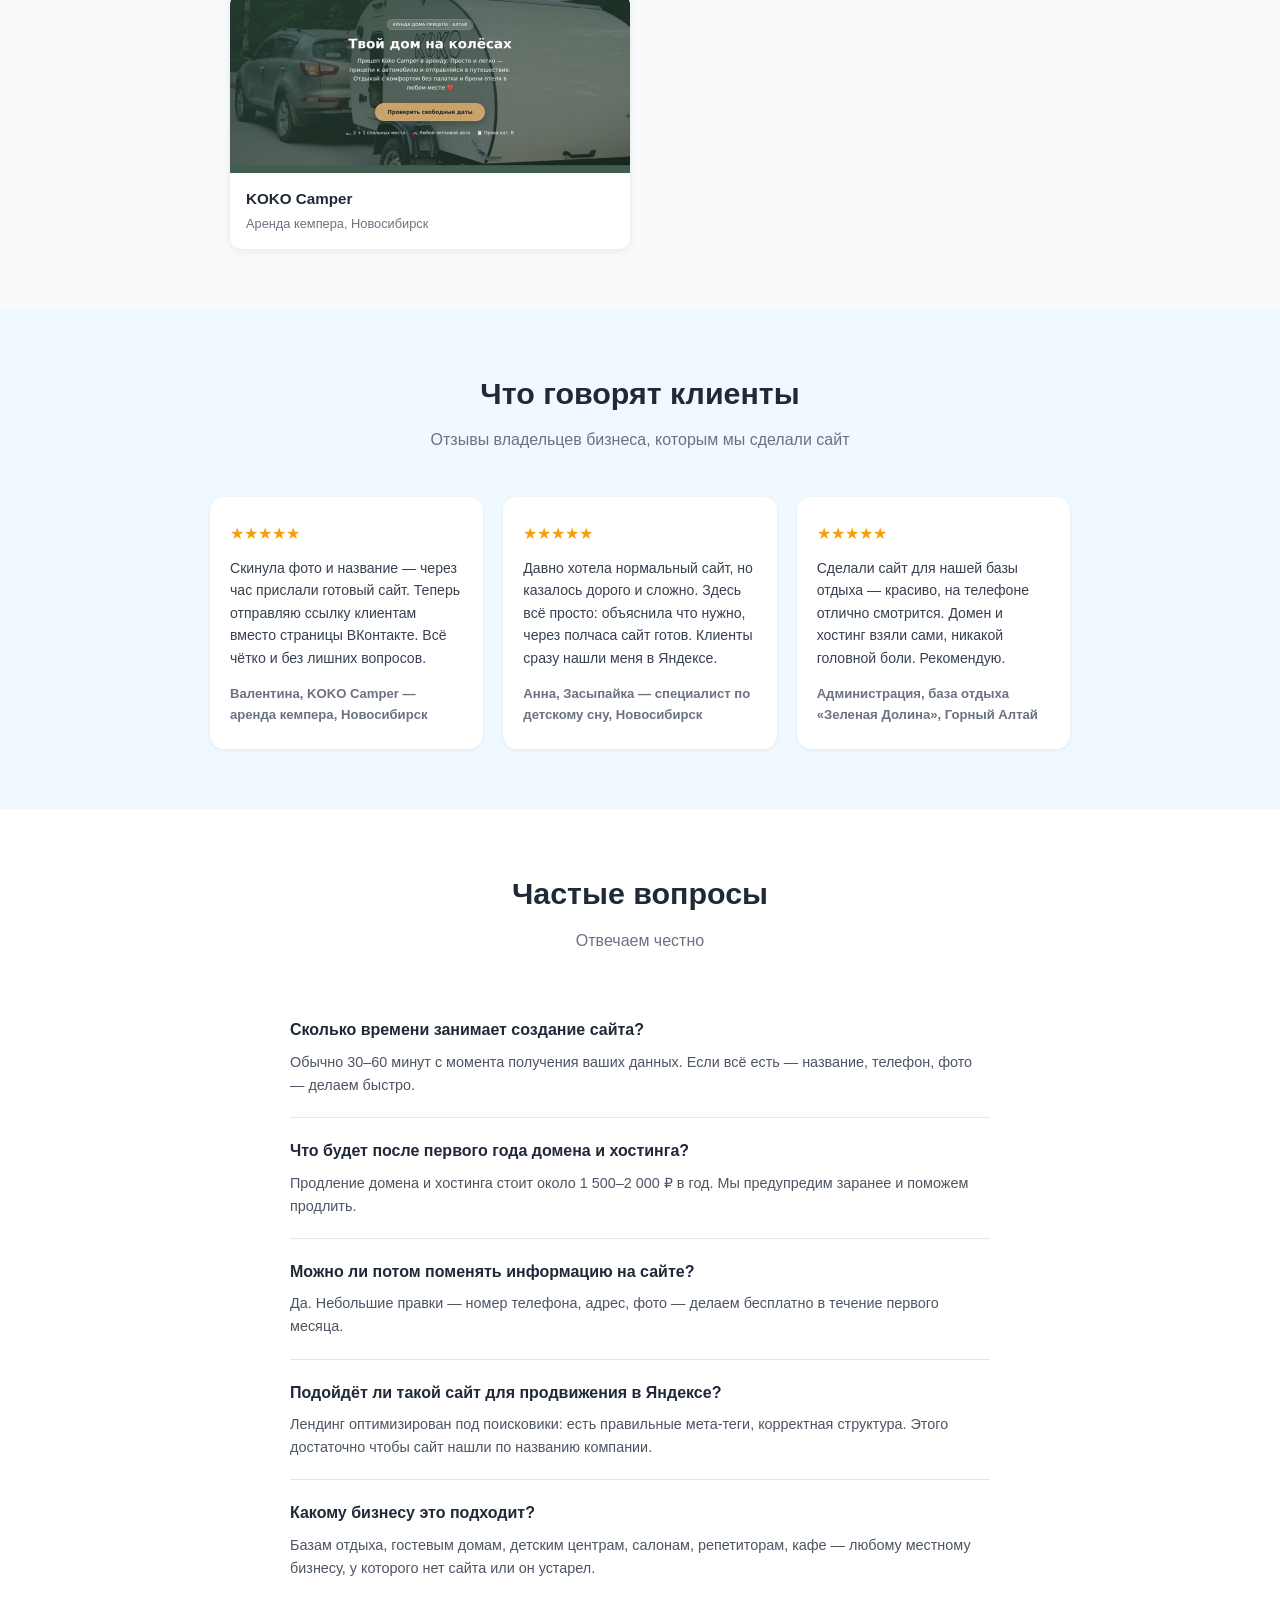
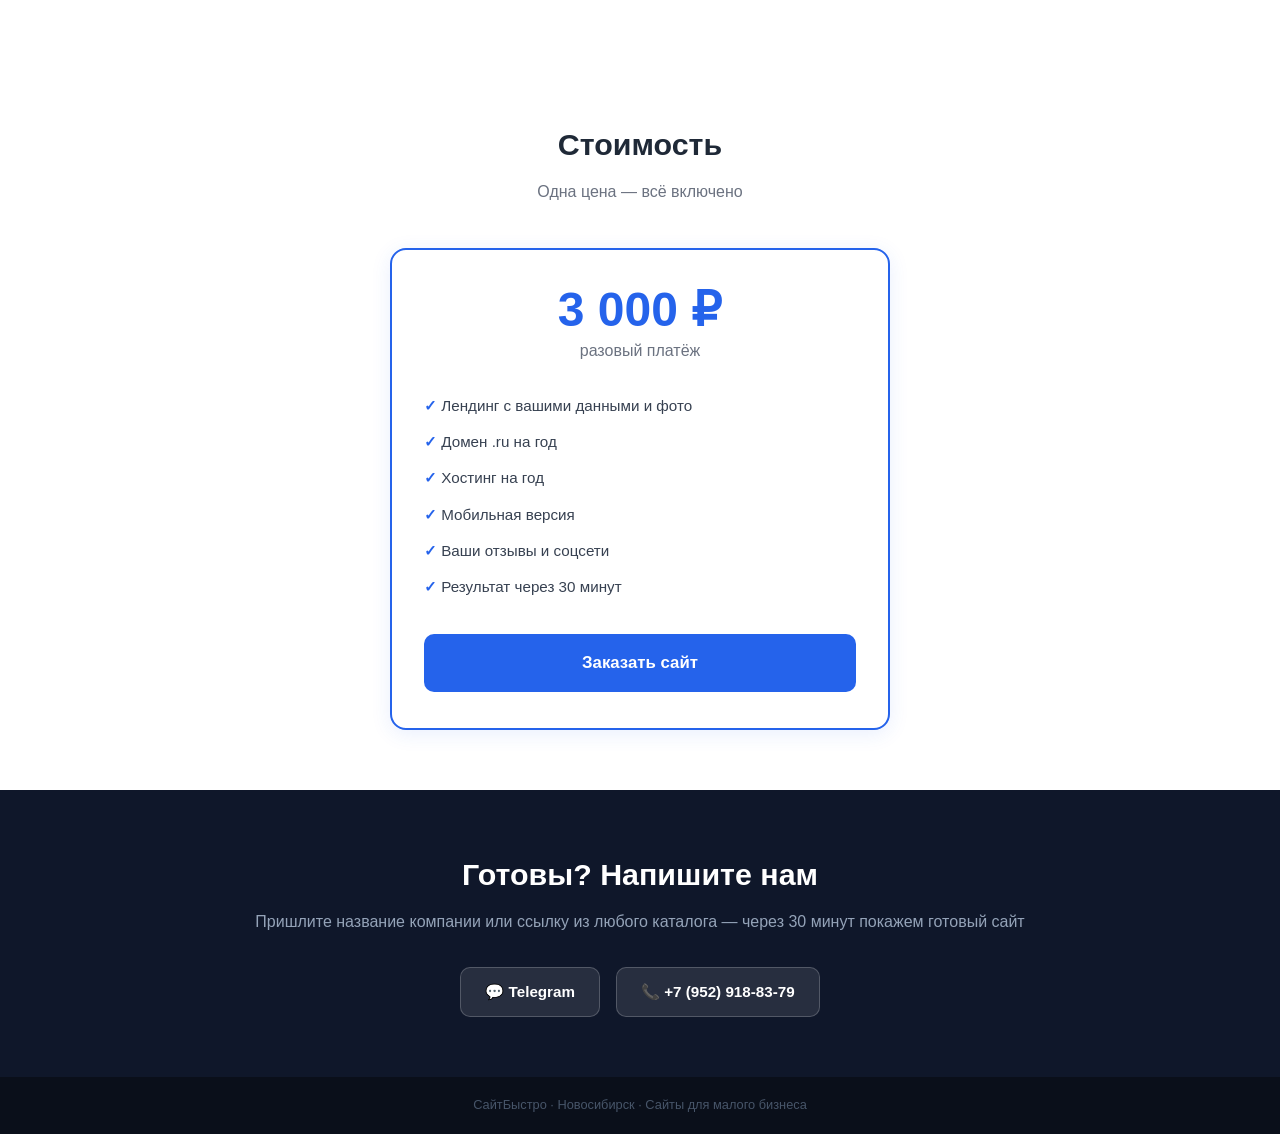
==== commit 1a707030: "update: отзывы от реальных клиентов" ====
--- a/index.html
+++ b/index.html
@@ -539,18 +539,18 @@
         <div class="reviews-grid">
             <div class="review-card">
                 <div class="review-stars">★★★★★</div>
-                <p class="review-text">Всё сделали быстро — буквально за полчаса. Скинул название и фото, прислали готовый сайт. Очень удобно, цена адекватная.</p>
-                <div class="review-author">Александр, детский центр «Знайка»</div>
+                <p class="review-text">Скинула фото и название — через час прислали готовый сайт. Теперь отправляю ссылку клиентам вместо страницы ВКонтакте. Всё чётко и без лишних вопросов.</p>
+                <div class="review-author">Валентина, KOKO Camper — аренда кемпера, Новосибирск</div>
             </div>
             <div class="review-card">
                 <div class="review-stars">★★★★★</div>
-                <p class="review-text">Давно думала завести сайт, но всё казалось сложно и дорого. Здесь — просто и быстро. Теперь отправляю клиентам нормальный сайт, а не страницу в каталоге.</p>
-                <div class="review-author">Елена, гостевой дом «Уют»</div>
+                <p class="review-text">Давно хотела нормальный сайт, но казалось дорого и сложно. Здесь всё просто: объяснила что нужно, через полчаса сайт готов. Клиенты сразу нашли меня в Яндексе.</p>
+                <div class="review-author">Анна, Засыпайка — специалист по детскому сну, Новосибирск</div>
             </div>
             <div class="review-card">
                 <div class="review-stars">★★★★★</div>
-                <p class="review-text">Отличный результат за эти деньги. Сайт аккуратный, на телефоне выглядит хорошо. Домен оформили сами, никакой головной боли.</p>
-                <div class="review-author">Ирина, творческая студия Art-house</div>
+                <p class="review-text">Сделали сайт для нашей базы отдыха — красиво, на телефоне отлично смотрится. Домен и хостинг взяли сами, никакой головной боли. Рекомендую.</p>
+                <div class="review-author">Администрация, база отдыха «Зеленая Долина», Горный Алтай</div>
             </div>
         </div>
     </div>
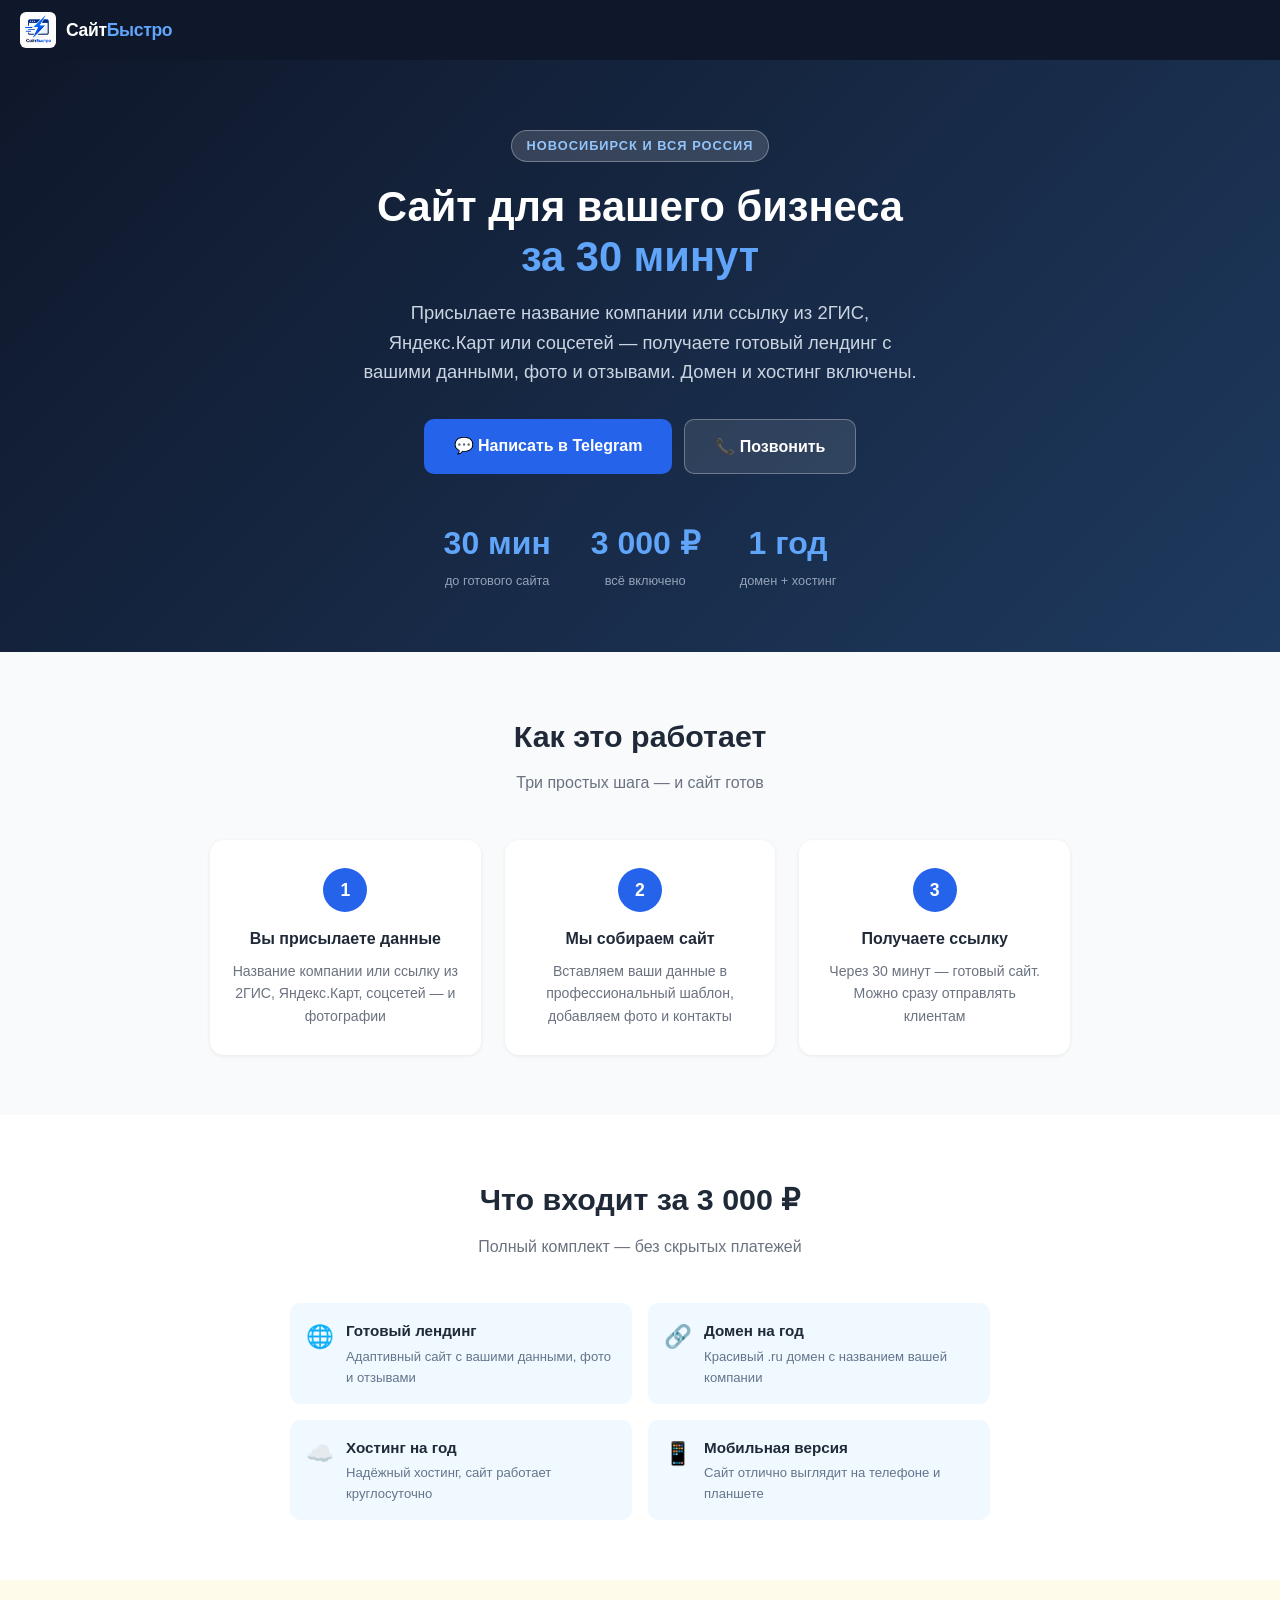
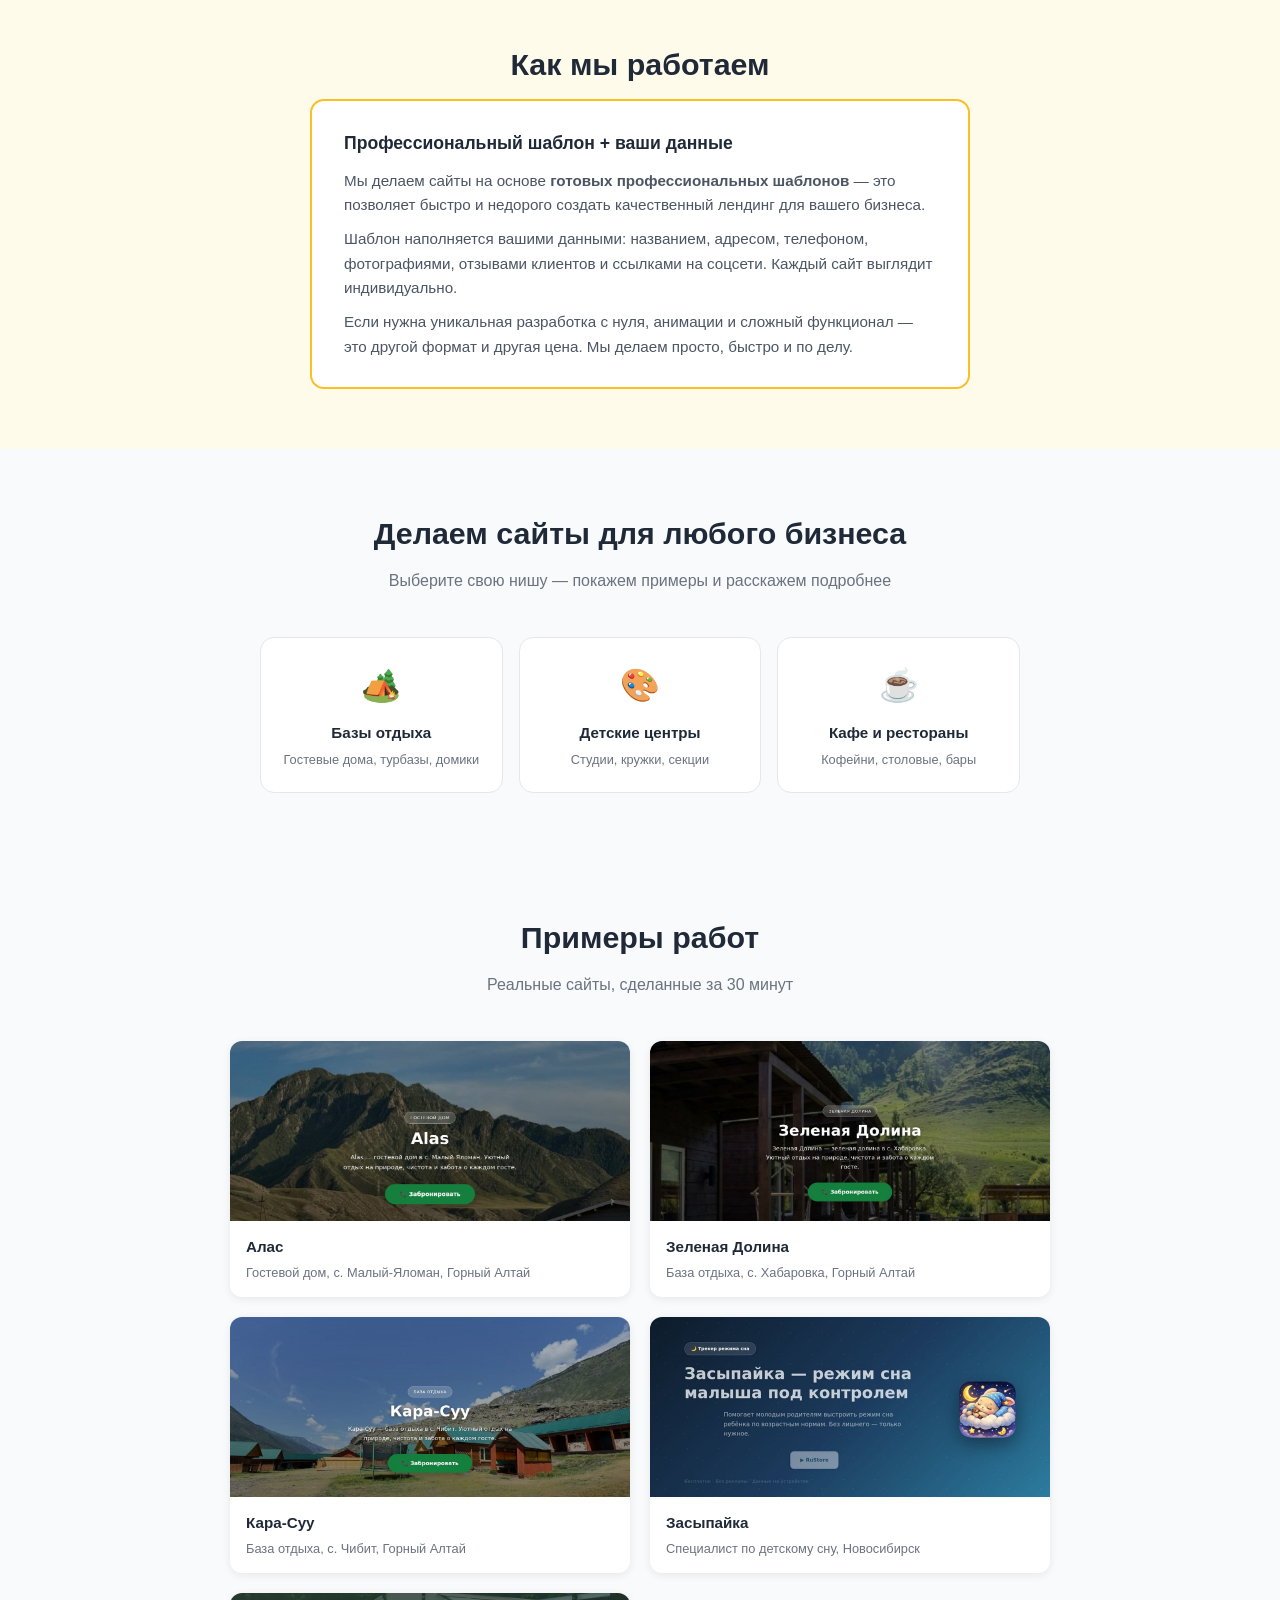
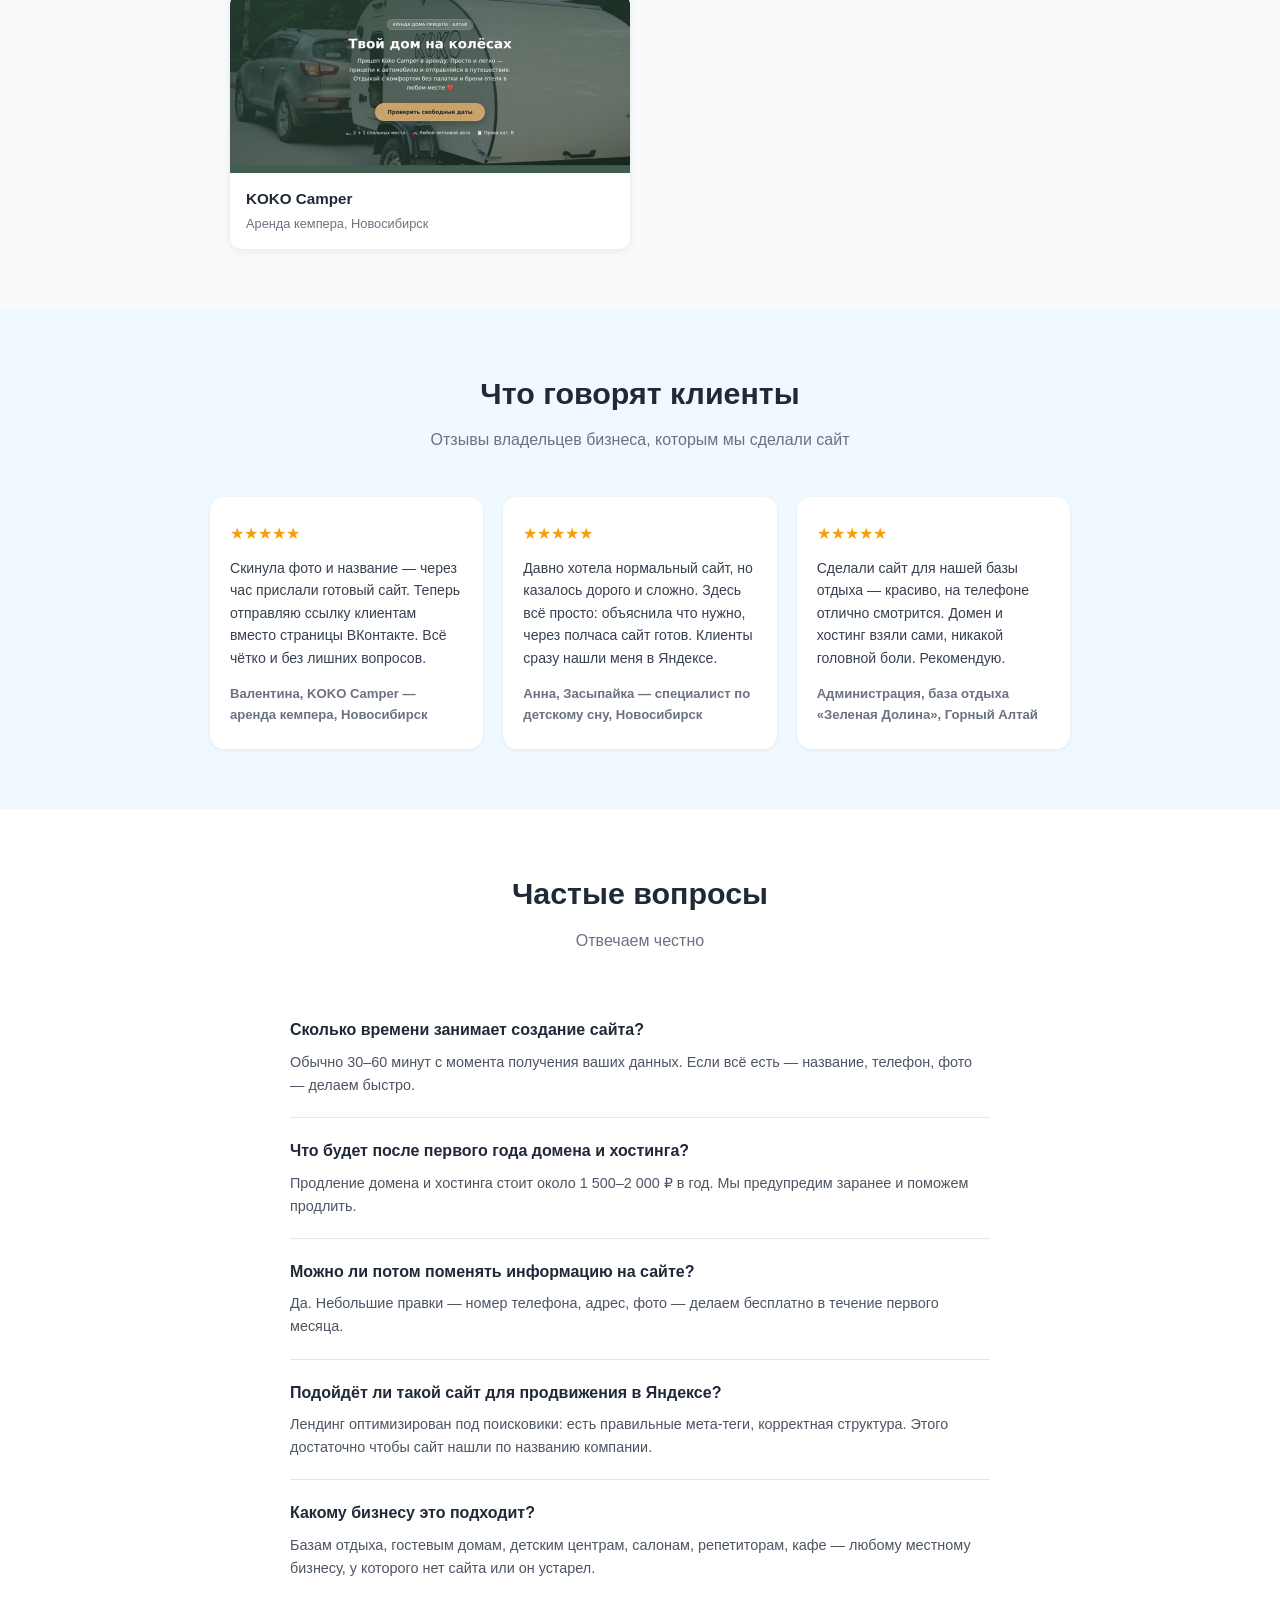
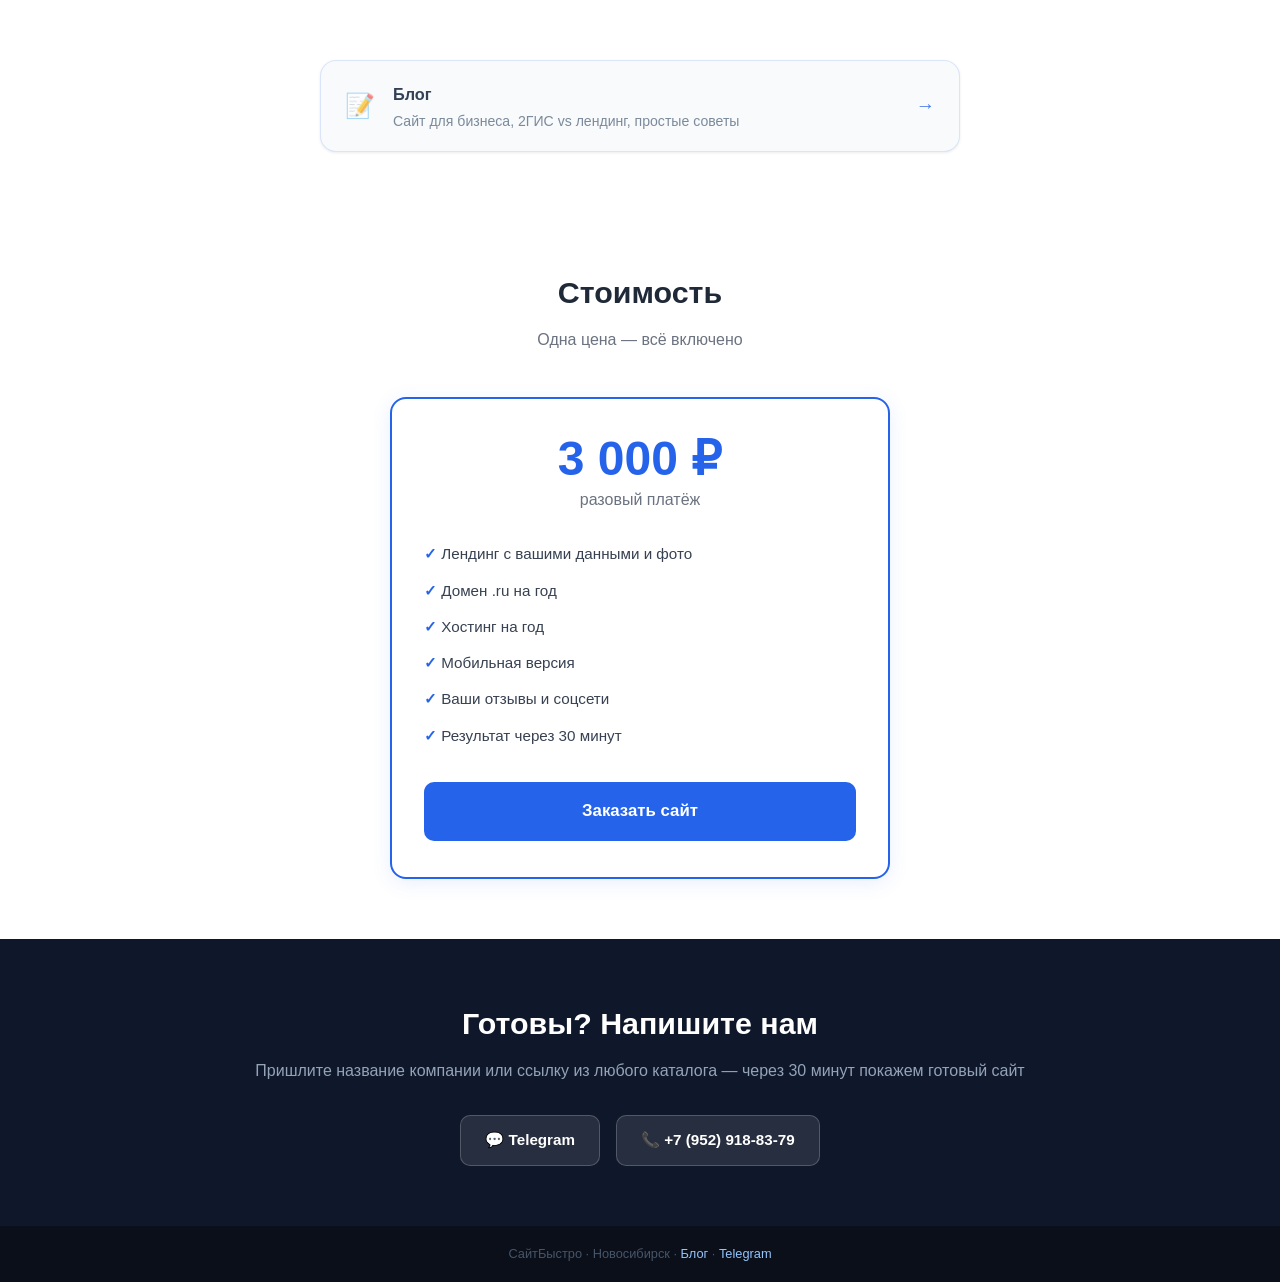
==== commit 291b1a01: "Add blog section matching sonrebenka.ru scheme. Blog index, two starter articles, BLOG.md topic inde" ====
--- a/index.html
+++ b/index.html
@@ -36,6 +36,7 @@
       }
     }
     </script>
+    <link rel="stylesheet" href="/blog.css">
     <style>
         * { box-sizing: border-box; margin: 0; padding: 0; }
         body { font-family: -apple-system, BlinkMacSystemFont, 'Segoe UI', sans-serif; color: #1f2937; line-height: 1.6; }
@@ -345,6 +346,11 @@
             padding: 18px 20px;
             font-size: 0.8rem;
         }
+        footer a {
+            color: #93c5fd;
+            text-decoration: none;
+        }
+        footer a:hover { text-decoration: underline; }
 
         @media (max-width: 600px) {
             .hero h1 { font-size: 1.9rem; }
@@ -356,6 +362,10 @@
             .hero-stats { gap: 24px; }
         }
     </style>
+<!-- Yandex.Metrika counter -->
+<script type="text/javascript">(function(m,e,t,r,i,k,a){m[i]=m[i]||function(){(m[i].a=m[i].a||[]).push(arguments)};m[i].l=1*new Date();k=e.createElement(t),a=e.getElementsByTagName(t)[0],k.async=1,k.src=r,a.parentNode.insertBefore(k,a)})(window,document,"script","https://mc.yandex.ru/metrika/tag.js","ym");ym(110178823,"init",{clickmap:true,trackLinks:true,accurateTrackBounceRate:true});</script>
+<noscript><div><img src="https://mc.yandex.ru/watch/110178823" style="position:absolute; left:-9999px;" alt="" /></div></noscript>
+<!-- /Yandex.Metrika counter -->
 </head>
 <body>
 
@@ -583,6 +593,17 @@
             </div>
         </div>
     </div>
+</section>
+
+<section class="home-blog">
+    <a href="/blog/" class="home-blog-banner">
+        <span class="home-blog-banner-icon" aria-hidden="true">📝</span>
+        <span class="home-blog-banner-text">
+            <strong>Блог</strong>
+            <span>Сайт для бизнеса, 2ГИС vs лендинг, простые советы</span>
+        </span>
+        <span class="home-blog-banner-arrow" aria-hidden="true">→</span>
+    </a>
 </section>
 
 <section>
@@ -617,7 +638,7 @@
 </section>
 
 <footer>
-    СайтБыстро · Новосибирск · Сайты для малого бизнеса
+    СайтБыстро · Новосибирск · <a href="/blog/">Блог</a> · <a href="https://t.me/eldtoll">Telegram</a>
 </footer>
 
 </body>
--- a/blog.css
+++ b/blog.css
@@ -0,0 +1,383 @@
+/* СайтБыстро — блог и внутренние страницы */
+
+:root {
+    --primary: #2563eb;
+    --primary-dark: #1d4ed8;
+    --primary-light: #60a5fa;
+    --text-dark: #1f2937;
+    --text-light: #64748b;
+    --bg-light: #f8fafc;
+    --gradient-hero: linear-gradient(135deg, #0f172a 0%, #1e3a5f 100%);
+    --gradient-btn: linear-gradient(135deg, #2563eb 0%, #3b82f6 100%);
+    --shadow-sm: 0 1px 3px rgba(0,0,0,0.08);
+    --shadow-md: 0 4px 12px rgba(0,0,0,0.1);
+    --shadow-lg: 0 10px 30px rgba(0,0,0,0.12);
+}
+
+* { box-sizing: border-box; margin: 0; padding: 0; }
+
+body {
+    font-family: -apple-system, BlinkMacSystemFont, 'Segoe UI', sans-serif;
+    line-height: 1.6;
+    color: var(--text-dark);
+    background: white;
+}
+
+.container {
+    max-width: 900px;
+    margin: 0 auto;
+    padding: 0 20px;
+}
+
+/* ── Home blog banner ─────────────────── */
+.home-blog {
+    padding: 0 20px 56px;
+    background: white;
+}
+
+.home-blog-banner {
+    display: flex;
+    align-items: center;
+    gap: 18px;
+    max-width: 640px;
+    margin: 0 auto;
+    padding: 20px 24px;
+    text-decoration: none;
+    background: var(--bg-light);
+    border: 1px solid rgba(37, 99, 235, 0.14);
+    border-radius: 16px;
+    box-shadow: var(--shadow-sm);
+    transition: all 0.25s ease;
+}
+
+.home-blog-banner:hover {
+    transform: translateY(-2px);
+    box-shadow: var(--shadow-md);
+    border-color: rgba(37, 99, 235, 0.28);
+    background: #eff6ff;
+}
+
+.home-blog-banner-icon {
+    flex-shrink: 0;
+    font-size: 1.5rem;
+    line-height: 1;
+    opacity: 0.7;
+}
+
+.home-blog-banner-text {
+    flex: 1;
+    display: flex;
+    flex-direction: column;
+    gap: 4px;
+    min-width: 0;
+}
+
+.home-blog-banner-text strong {
+    font-size: 1.02rem;
+    font-weight: 700;
+    color: #334155;
+}
+
+.home-blog-banner-text span {
+    font-size: 0.88rem;
+    color: #7b8a9a;
+    line-height: 1.45;
+}
+
+.home-blog-banner-arrow {
+    flex-shrink: 0;
+    font-size: 1.2rem;
+    font-weight: 600;
+    color: var(--primary);
+    opacity: 0.85;
+    transition: transform 0.2s ease;
+}
+
+.home-blog-banner:hover .home-blog-banner-arrow {
+    transform: translateX(4px);
+    opacity: 1;
+}
+
+/* ── Inner pages ─────────────────────── */
+.page-header {
+    background: var(--gradient-hero);
+    color: white;
+    padding: 20px 0 48px;
+    position: relative;
+    overflow: hidden;
+}
+
+.page-header::before {
+    content: '';
+    position: absolute;
+    inset: 0;
+    background: url('data:image/svg+xml,<svg width="100" height="100" xmlns="http://www.w3.org/2000/svg"><circle cx="20" cy="20" r="1.5" fill="rgba(255,255,255,0.12)"/><circle cx="80" cy="15" r="1" fill="rgba(255,255,255,0.1)"/><circle cx="50" cy="50" r="2" fill="rgba(255,255,255,0.08)"/></svg>');
+    pointer-events: none;
+}
+
+.page-header .container { position: relative; z-index: 1; }
+
+.page-nav {
+    display: flex;
+    align-items: center;
+    justify-content: space-between;
+    gap: 16px;
+    margin-bottom: 28px;
+}
+
+.page-brand {
+    display: inline-flex;
+    align-items: center;
+    gap: 10px;
+    color: white;
+    font-weight: 800;
+    font-size: 1.05rem;
+    text-decoration: none;
+}
+
+.page-brand img {
+    width: 32px;
+    height: 32px;
+    border-radius: 6px;
+    object-fit: cover;
+}
+
+.page-brand em { color: #60a5fa; font-style: normal; }
+
+.page-back {
+    color: rgba(255,255,255,0.85);
+    text-decoration: none;
+    font-size: 0.9rem;
+}
+
+.page-back:hover { color: white; }
+
+.page-header h1 {
+    font-size: 2rem;
+    font-weight: 800;
+    line-height: 1.25;
+    max-width: 720px;
+}
+
+.page-header .page-meta {
+    margin-top: 10px;
+    font-size: 0.9rem;
+    opacity: 0.7;
+}
+
+.legal-main {
+    background: var(--bg-light);
+    padding: 0 0 64px;
+    margin-top: -24px;
+}
+
+.legal-card {
+    max-width: 720px;
+    margin: 0 auto;
+    background: white;
+    border-radius: 18px;
+    padding: 40px 36px;
+    box-shadow: var(--shadow-md);
+    border-top: 3px solid var(--primary-light);
+}
+
+.legal-card h2 {
+    font-size: 1.15rem;
+    font-weight: 700;
+    color: var(--text-dark);
+    margin: 2rem 0 0.75rem;
+}
+
+.legal-card h2:first-of-type { margin-top: 0; }
+
+.legal-card p {
+    color: var(--text-light);
+    line-height: 1.75;
+    margin-bottom: 0.85rem;
+}
+
+.legal-card ul,
+.legal-card ol {
+    color: var(--text-light);
+    padding-left: 1.35rem;
+    margin-bottom: 0.85rem;
+}
+
+.legal-card li {
+    margin-bottom: 0.4rem;
+    line-height: 1.65;
+}
+
+.legal-card a {
+    color: var(--primary);
+    text-decoration: none;
+}
+
+.legal-card a:hover {
+    color: var(--primary-dark);
+    text-decoration: underline;
+}
+
+.legal-card strong { color: var(--text-dark); }
+
+.article-lead {
+    font-size: 1.05rem;
+    color: var(--text-light);
+    margin-bottom: 0.5rem;
+}
+
+.article-cta {
+    margin-top: 2rem;
+    padding: 24px;
+    background: #eff6ff;
+    border-radius: 14px;
+    border-left: 4px solid var(--primary-light);
+}
+
+.article-cta p { margin-bottom: 14px; color: var(--text-light); }
+
+.article-cta .btn {
+    display: inline-block;
+    padding: 14px 28px;
+    background: var(--gradient-btn);
+    color: white;
+    font-weight: 700;
+    text-decoration: none;
+    border-radius: 10px;
+    box-shadow: 0 6px 20px rgba(37, 99, 235, 0.3);
+    transition: transform 0.2s, box-shadow 0.2s;
+}
+
+.article-cta .btn:hover {
+    transform: translateY(-2px);
+    box-shadow: var(--shadow-lg);
+}
+
+/* ── Blog listing ────────────────────── */
+.blog-panel {
+    max-width: 760px;
+    margin: 0 auto;
+    background: rgba(255, 255, 255, 0.92);
+    border-radius: 24px;
+    padding: 28px 24px 32px;
+    box-shadow: var(--shadow-md);
+    border: 1px solid rgba(37, 99, 235, 0.1);
+}
+
+.blog-list {
+    display: flex;
+    flex-direction: column;
+    gap: 16px;
+}
+
+.post-card {
+    position: relative;
+    background: var(--bg-light);
+    border-radius: 18px;
+    padding: 24px 26px 22px 30px;
+    text-decoration: none;
+    display: block;
+    transition: all 0.28s ease;
+    border: 1px solid rgba(37, 99, 235, 0.1);
+    overflow: hidden;
+}
+
+.post-card::before {
+    content: '';
+    position: absolute;
+    left: 0;
+    top: 0;
+    bottom: 0;
+    width: 5px;
+    background: var(--gradient-btn);
+    border-radius: 18px 0 0 18px;
+}
+
+.post-card:hover {
+    transform: translateY(-3px);
+    background: #eff6ff;
+    border-color: rgba(37, 99, 235, 0.2);
+    box-shadow: var(--shadow-sm);
+}
+
+.post-card-top {
+    display: flex;
+    align-items: center;
+    justify-content: space-between;
+    gap: 12px;
+    margin-bottom: 14px;
+}
+
+.post-tag {
+    font-size: 0.72rem;
+    font-weight: 600;
+    letter-spacing: 0.03em;
+    text-transform: uppercase;
+    color: #4b6cb7;
+    background: rgba(255, 255, 255, 0.7);
+    border: 1px solid rgba(37, 99, 235, 0.14);
+    padding: 5px 12px;
+    border-radius: 50px;
+}
+
+.post-icon { font-size: 1.35rem; opacity: 0.55; }
+
+.post-card h2 {
+    font-size: 1.12rem;
+    font-weight: 600;
+    color: #334155;
+    margin: 0 0 10px;
+    line-height: 1.4;
+}
+
+.post-card p {
+    color: #7b8a9a;
+    font-size: 0.92rem;
+    line-height: 1.65;
+    margin: 0;
+}
+
+.post-card-footer {
+    display: flex;
+    align-items: center;
+    justify-content: space-between;
+    margin-top: 16px;
+    padding-top: 14px;
+    border-top: 1px solid rgba(37, 99, 235, 0.1);
+}
+
+.post-card .read-more {
+    font-size: 0.86rem;
+    font-weight: 600;
+    color: var(--primary);
+}
+
+.post-card-time {
+    font-size: 0.78rem;
+    color: #94a3b3;
+}
+
+/* ── Footer ─────────────────────────── */
+.site-footer {
+    background: #0a0f1a;
+    color: #64748b;
+    text-align: center;
+    padding: 24px 20px;
+    font-size: 0.85rem;
+}
+
+.site-footer a {
+    color: #93c5fd;
+    text-decoration: none;
+}
+
+.site-footer a:hover { text-decoration: underline; }
+
+@media (max-width: 768px) {
+    .page-header h1 { font-size: 1.55rem; }
+    .legal-card { padding: 28px 22px; }
+    .blog-panel { padding: 20px 16px 24px; border-radius: 18px; }
+    .post-card { padding: 20px 18px 18px 24px; }
+    .page-nav { flex-direction: column; align-items: flex-start; gap: 10px; }
+    .home-blog-banner { padding: 18px 20px; gap: 14px; }
+}
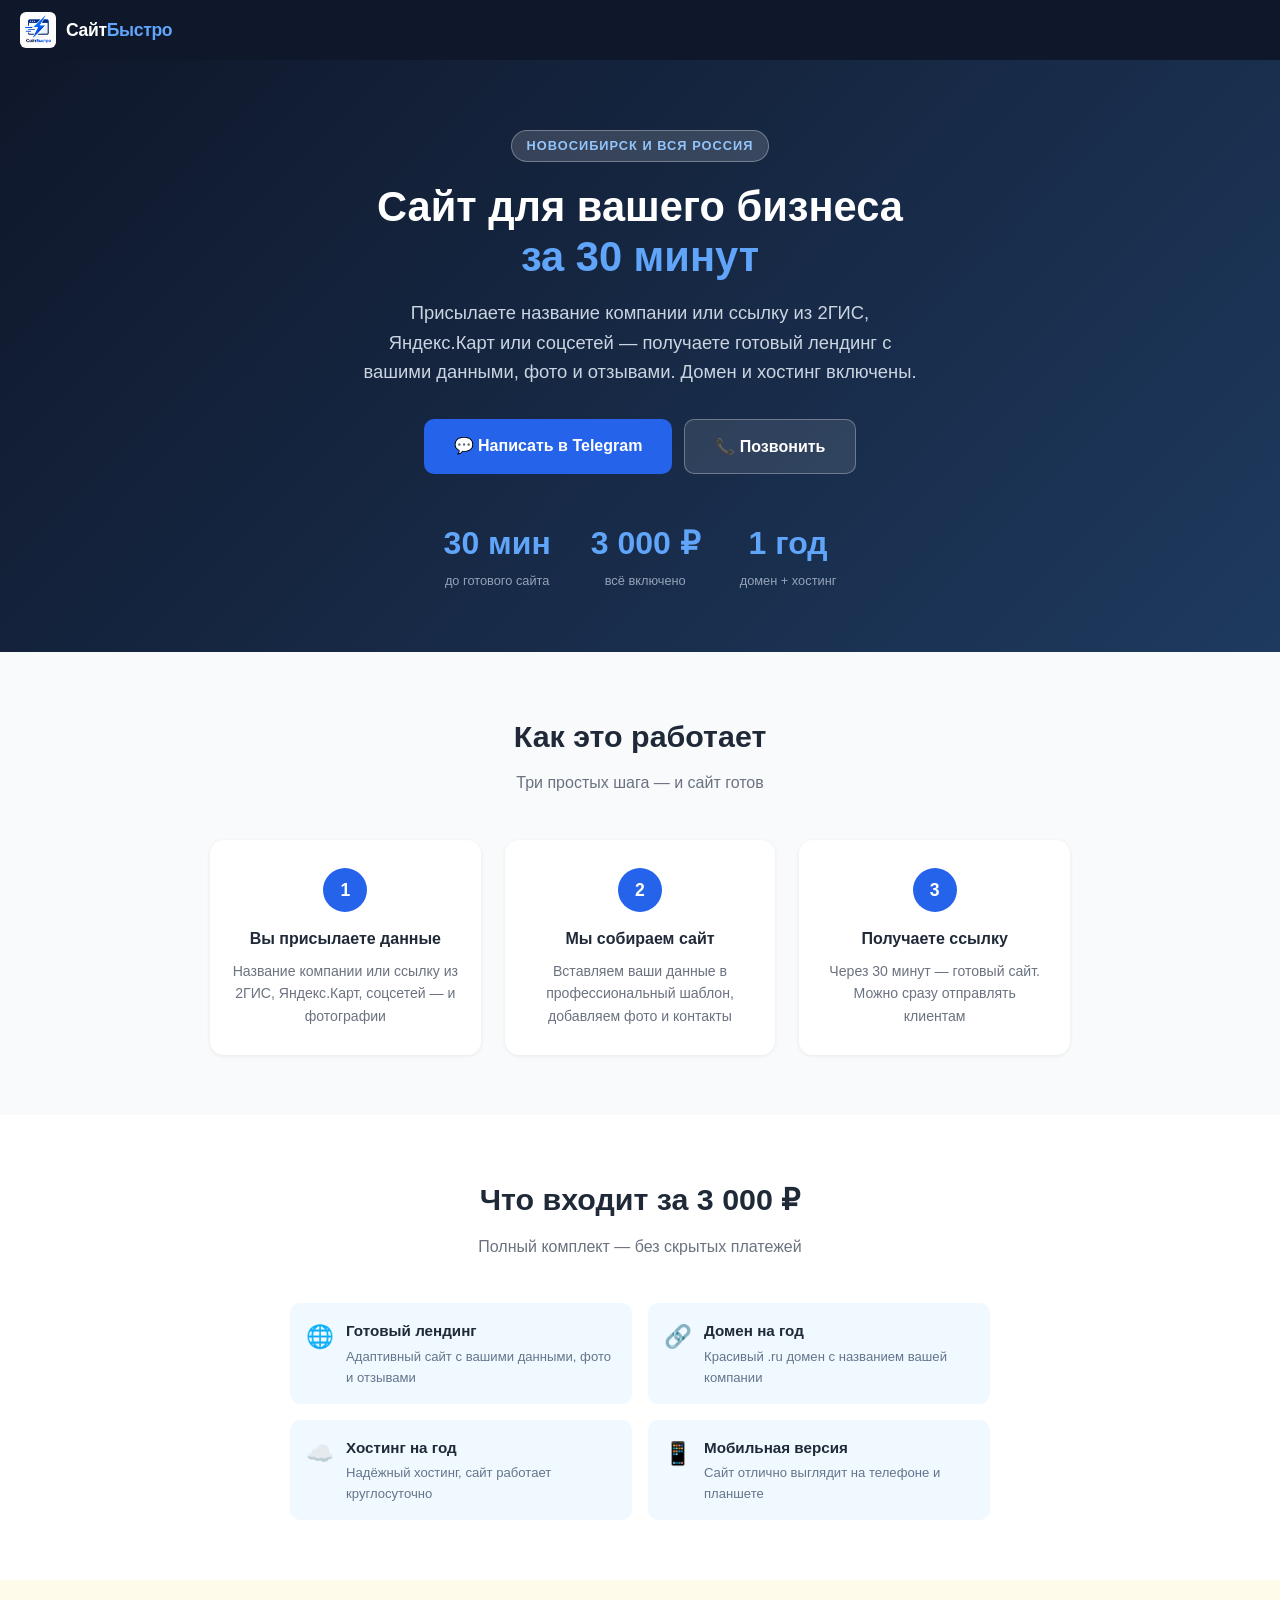
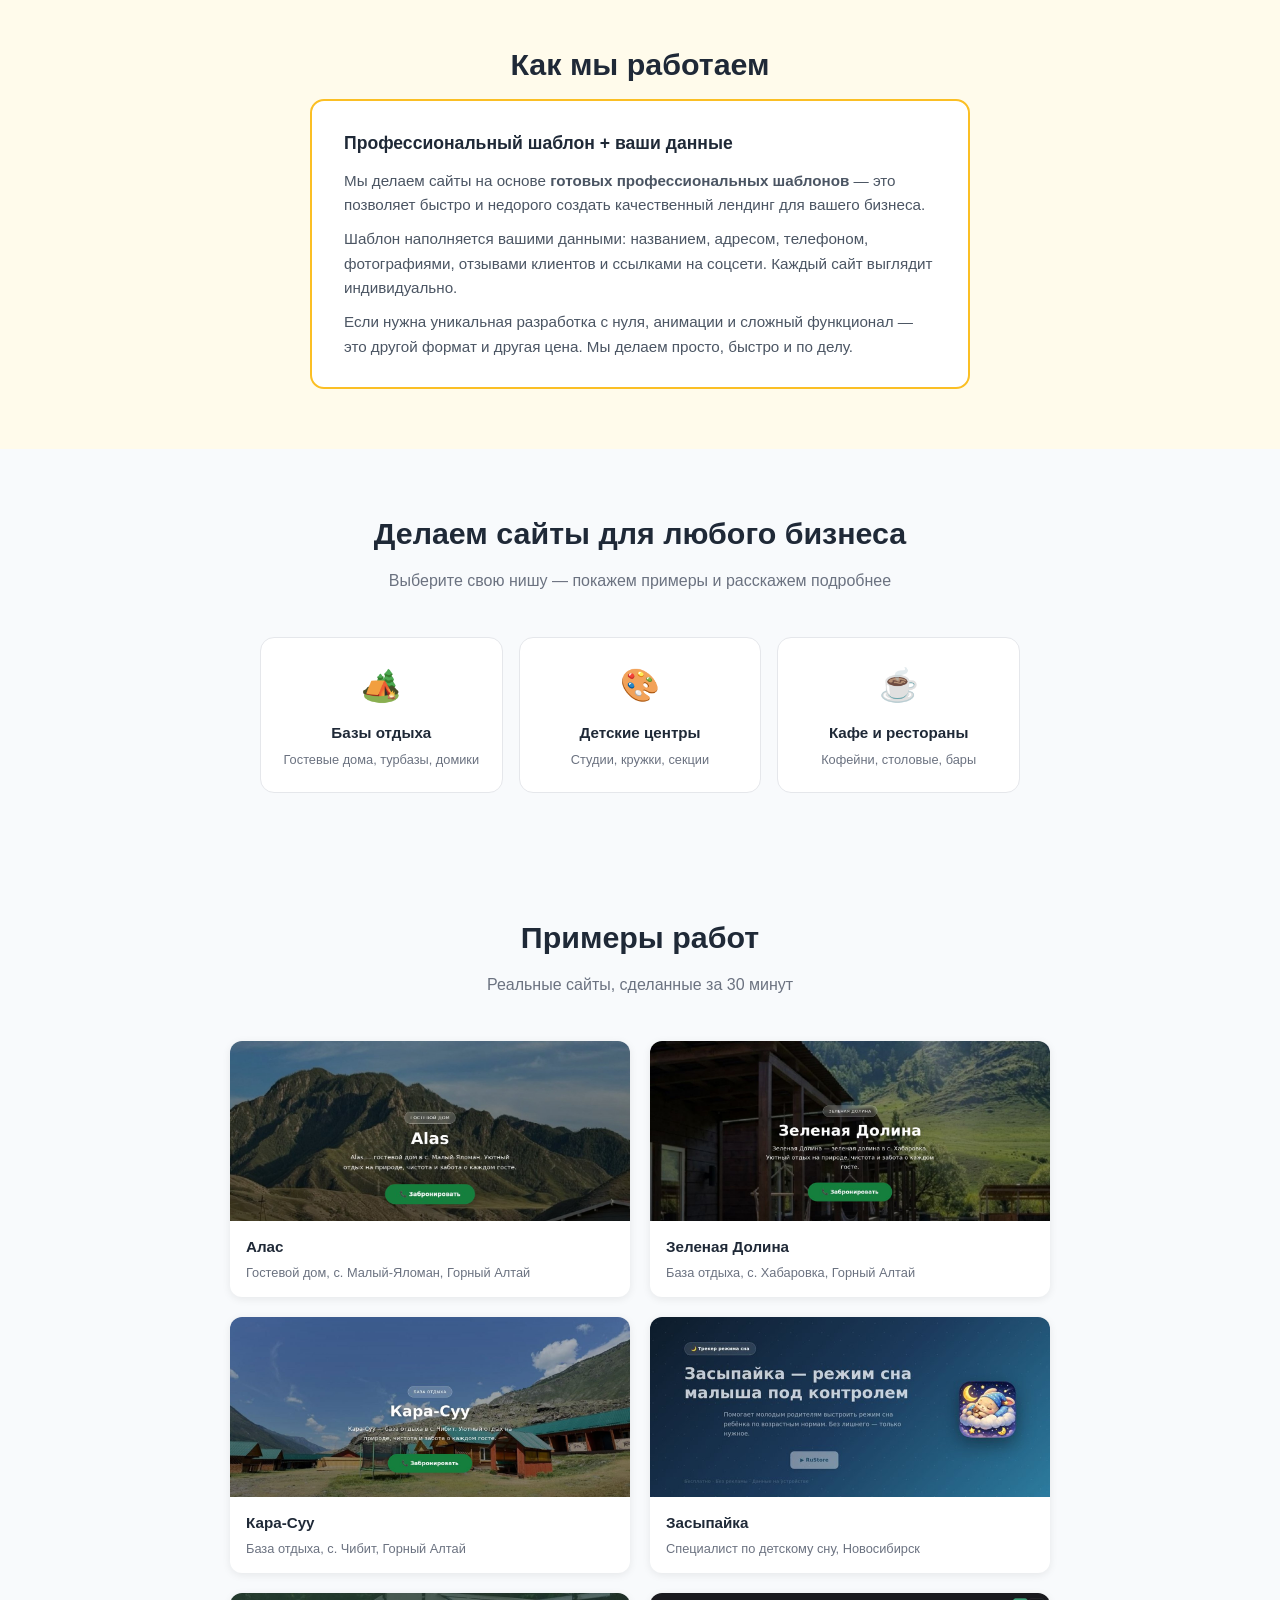
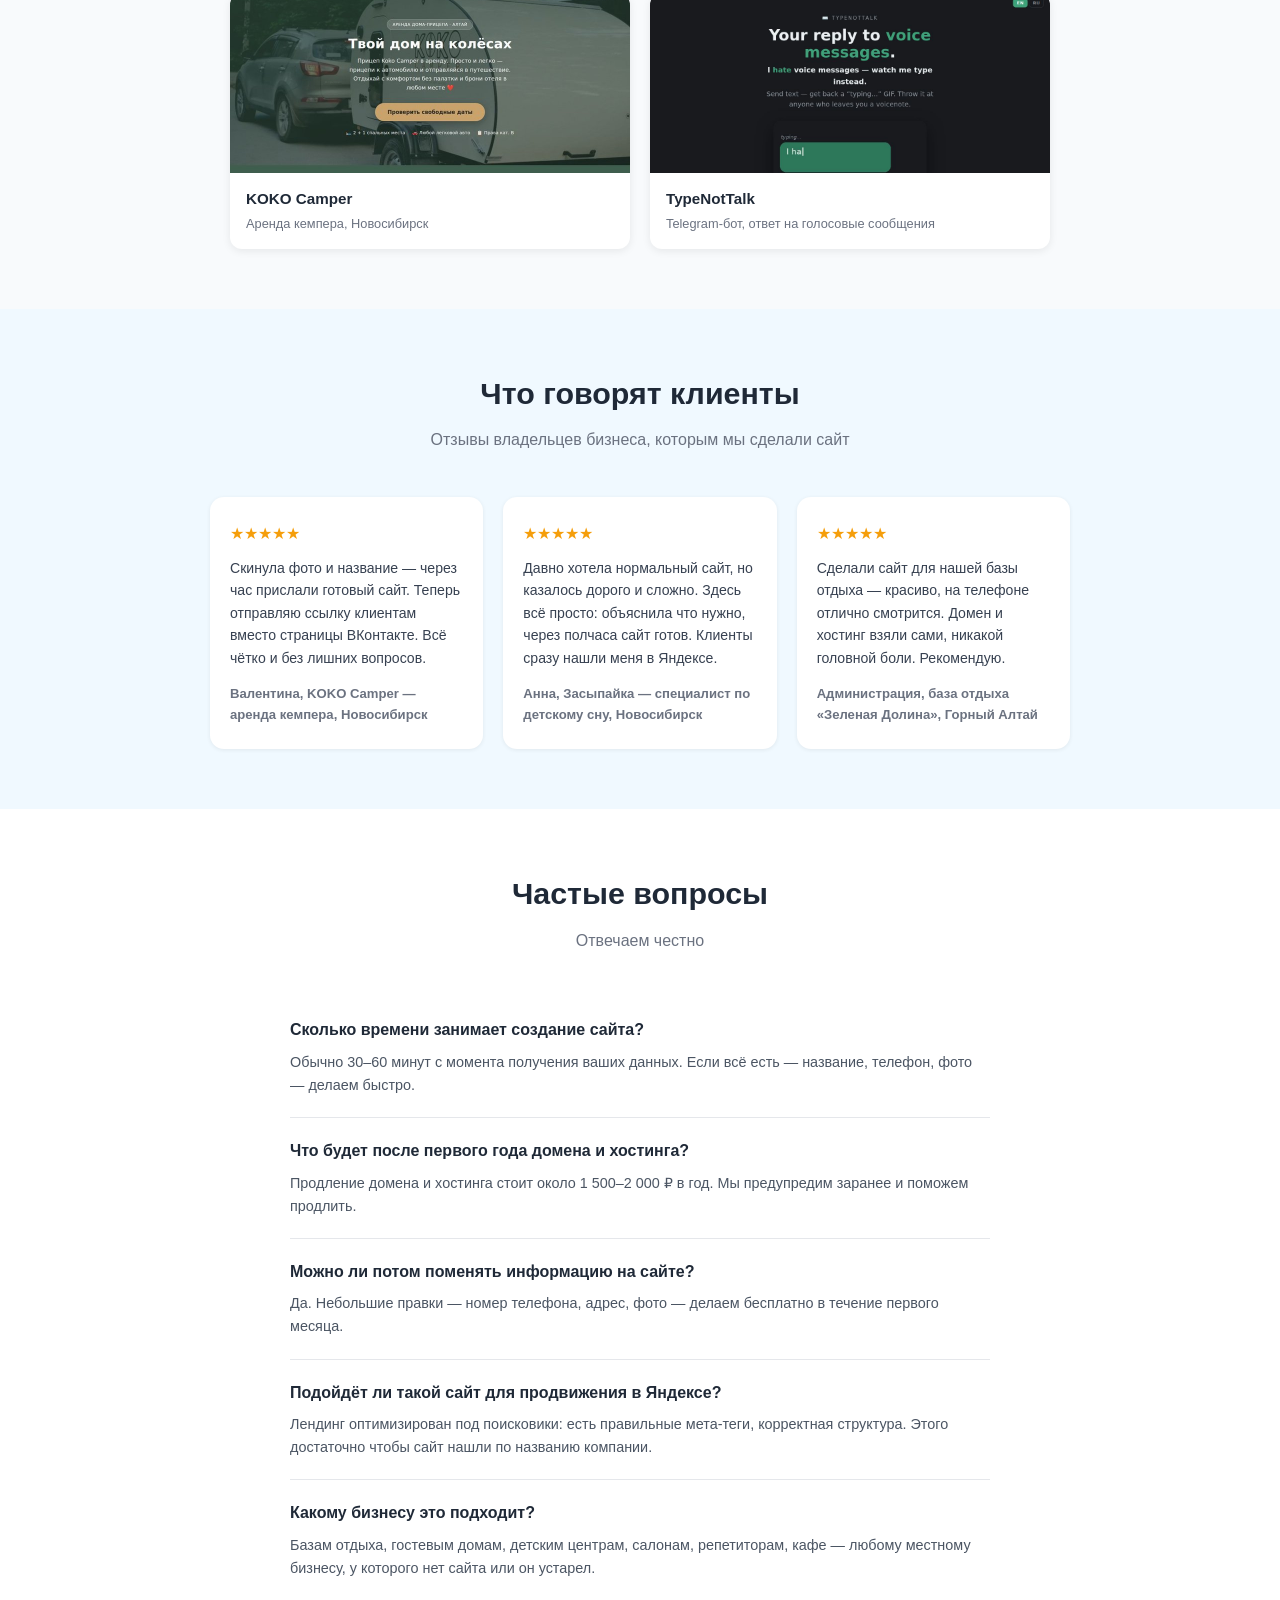
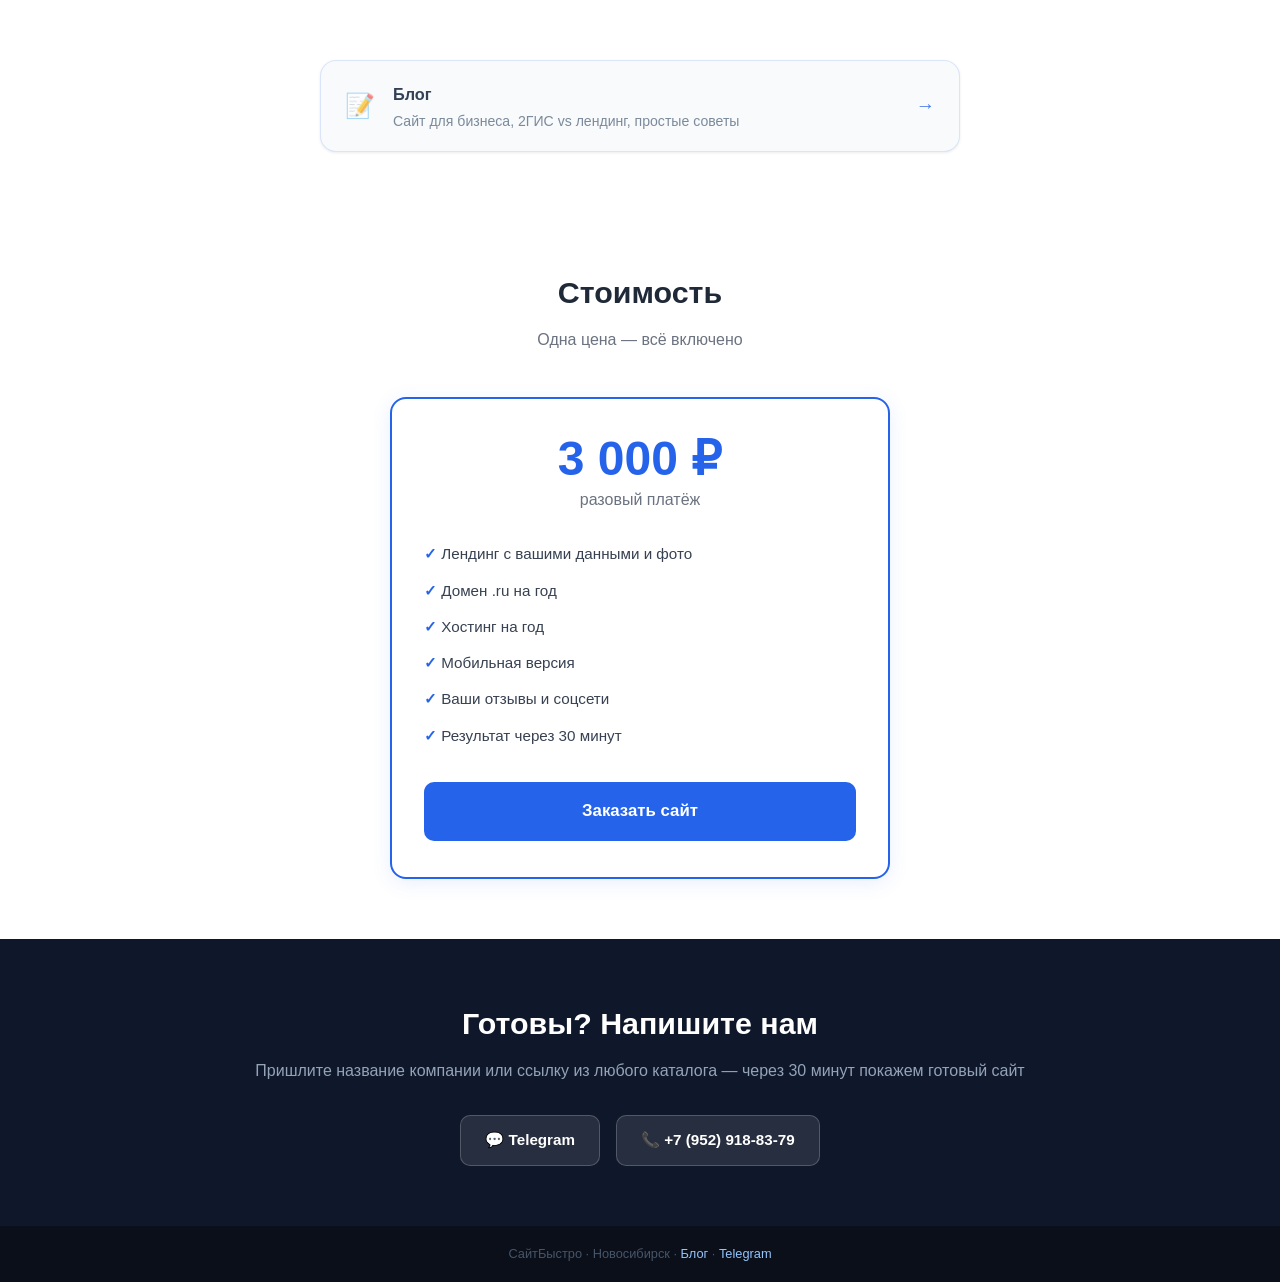
==== commit a39857a8: "add TypeNotTalk to examples section" ====
--- a/index.html
+++ b/index.html
@@ -3,10 +3,11 @@
 <head>
     <meta charset="UTF-8">
     <meta name="viewport" content="width=device-width, initial-scale=1.0">
-    <title>СайтБыстро — сайт для бизнеса за 30 минут</title>
-    <meta name="description" content="Делаем готовый лендинг для малого бизнеса за 30 минут. Профессиональный шаблон с вашими данными, фото и отзывами. Домен + хостинг на год. 3 000 ₽. Работаем по всей России.">
-    <meta property="og:title" content="СайтБыстро — сайт для бизнеса за 30 минут">
-    <meta property="og:description" content="Готовый лендинг для малого бизнеса за 3 000 ₽. Результат через 30 минут.">
+    <title>СайтБыстро — сайт для малого бизнеса за 30 минут · 3 000 ₽</title>
+    <meta name="description" content="Заказать сайт-визитку для бизнеса недорого: готовый лендинг за 30 минут с вашими фото и контактами. Домен .ru и хостинг на год. Для ИП, кафе, баз отдыха, салона. По всей России.">
+    <meta name="keywords" content="сайт для малого бизнеса, сайт визитка недорого, лендинг для бизнеса, сделать сайт для бизнеса, заказать сайт быстро, сайт для ИП, сайт с доменом и хостингом">
+    <meta property="og:title" content="СайтБыстро — сайт для малого бизнеса за 30 минут">
+    <meta property="og:description" content="Готовый лендинг для бизнеса за 3 000 ₽: ваши данные, фото, домен и хостинг на год. Результат через 30 минут.">
     <meta property="og:type" content="website">
     <meta property="og:url" content="https://sitebystro.ru/">
     <meta property="og:image" content="https://sitebystro.ru/logo.jpg">
@@ -538,6 +539,13 @@
                     <p>Аренда кемпера, Новосибирск</p>
                 </div>
             </a>
+            <a href="https://typenottalk.com" target="_blank" class="example-card">
+                <img src="examples/typenottalk.jpg" alt="TypeNotTalk — бот для ответа на голосовые">
+                <div class="example-info">
+                    <h4>TypeNotTalk</h4>
+                    <p>Telegram-бот, ответ на голосовые сообщения</p>
+                </div>
+            </a>
         </div>
     </div>
 </section>
--- a/blog.css
+++ b/blog.css
@@ -190,6 +190,13 @@
 
 .legal-card h2:first-of-type { margin-top: 0; }
 
+.legal-card h3 {
+    font-size: 1rem;
+    font-weight: 700;
+    color: var(--text-dark);
+    margin: 1.25rem 0 0.5rem;
+}
+
 .legal-card p {
     color: var(--text-light);
     line-height: 1.75;
